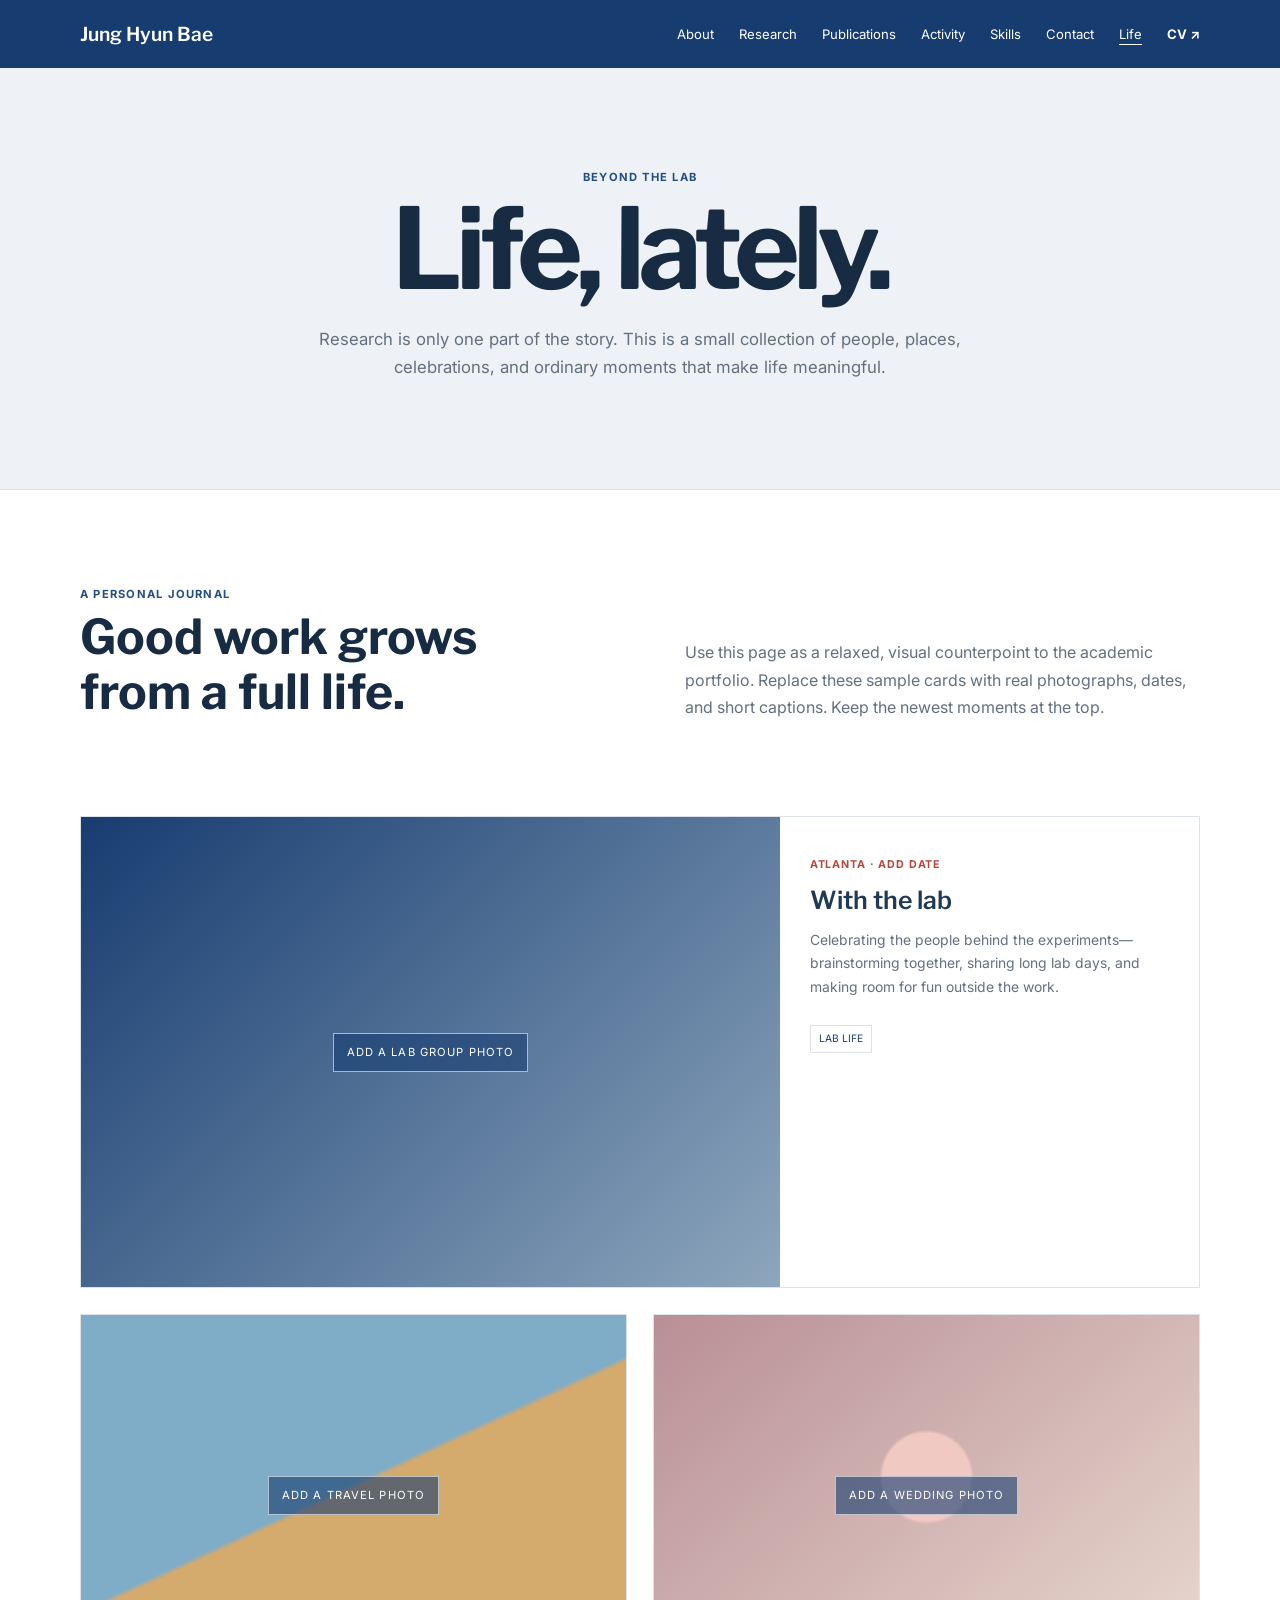
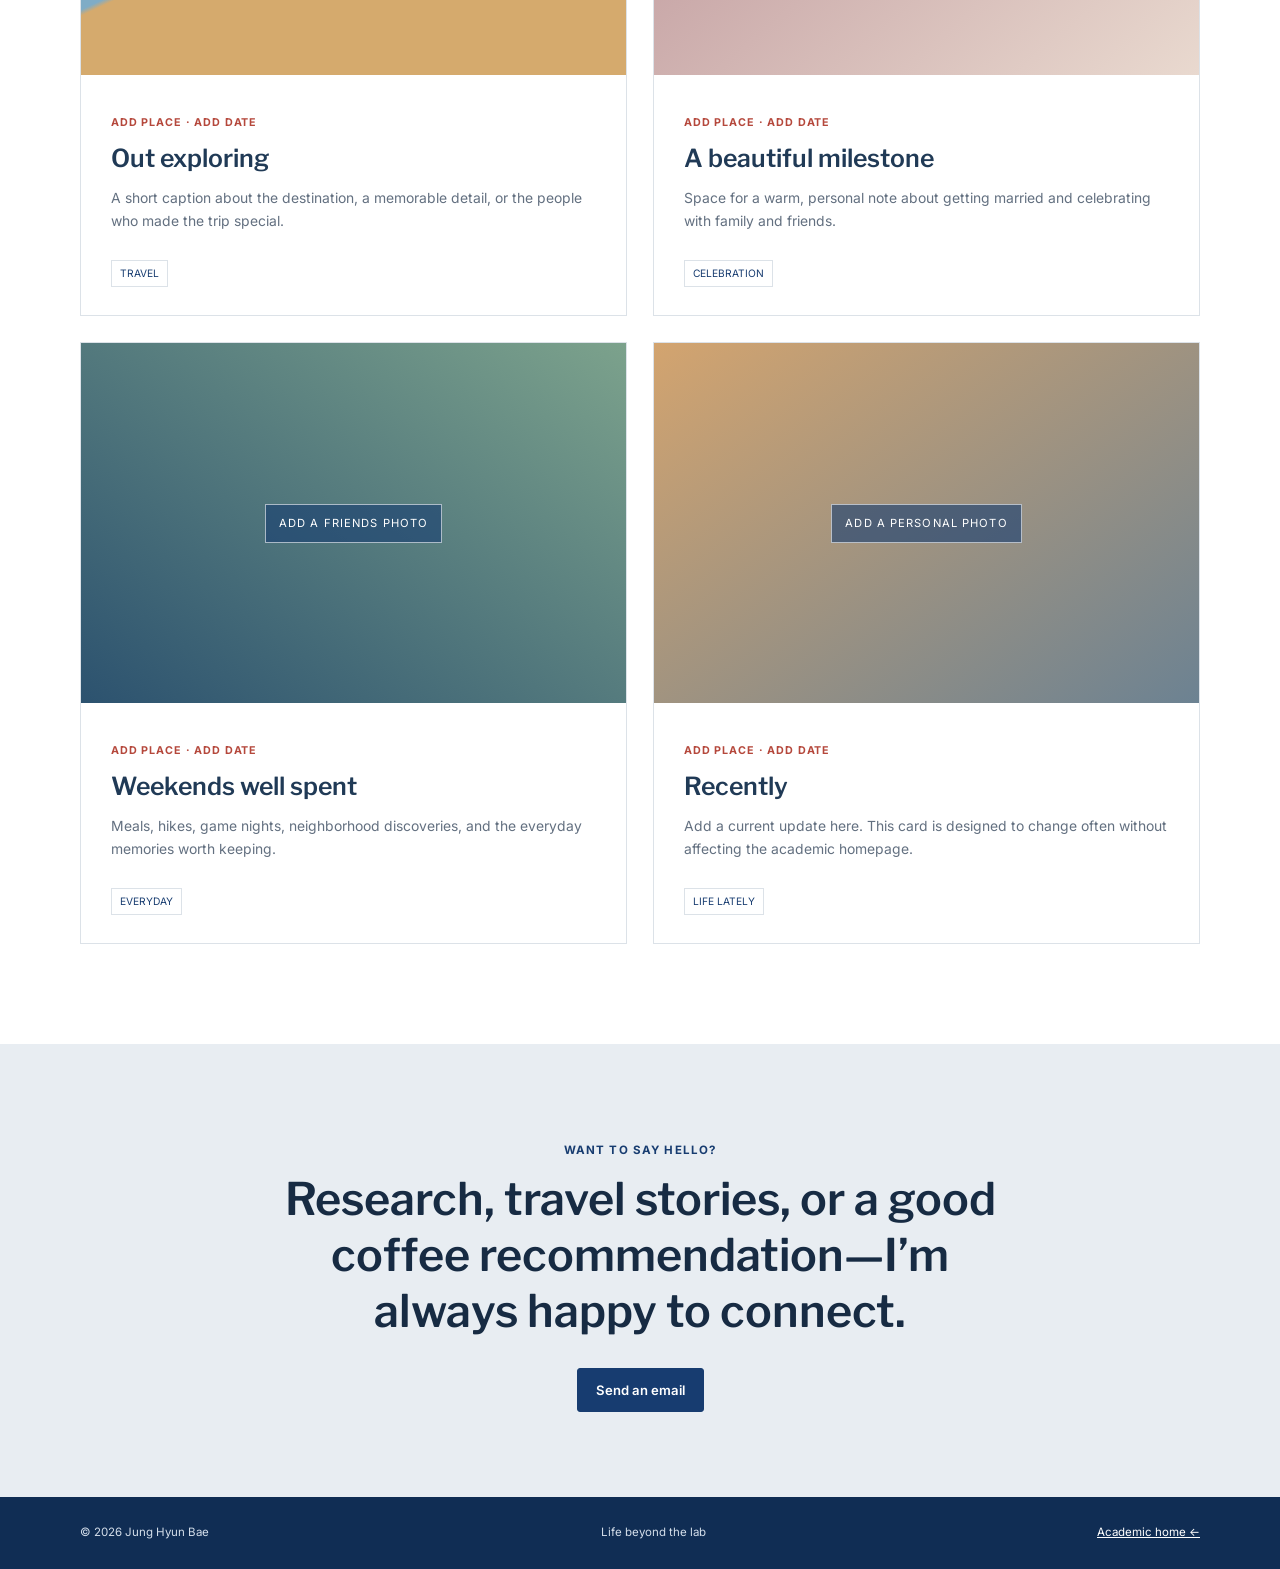
==== life.html @ 0c33a60f "Add personal life page and publication link" ====
<!doctype html>
<html lang="en">
<head>
  <meta charset="utf-8"><meta name="viewport" content="width=device-width, initial-scale=1">
  <meta name="description" content="Life beyond the lab — travel, friends, celebrations, and personal moments from Jung Hyun Bae."><meta name="theme-color" content="#173c70">
  <title>Life | Jung Hyun Bae</title>
  <link rel="preconnect" href="https://fonts.googleapis.com"><link rel="preconnect" href="https://fonts.gstatic.com" crossorigin>
  <link href="https://fonts.googleapis.com/css2?family=Inter:wght@400;500;600;700&family=Libre+Franklin:wght@600;700&display=swap" rel="stylesheet">
  <link rel="stylesheet" href="styles.css"><script src="script.js" defer></script>
</head>
<body>
  <a class="skip-link" href="#main">Skip to content</a>
  <header class="site-header" id="top"><nav class="shell nav" aria-label="Main navigation">
    <a class="brand" href="index.html">Jung Hyun Bae</a><button class="menu-button" type="button" aria-expanded="false" aria-controls="nav-links">Menu</button>
    <div class="nav-links" id="nav-links"><a href="index.html#about">About</a><a href="index.html#research">Research</a><a href="index.html#publications">Publications</a><a href="index.html#activity">Activity</a><a href="index.html#skills">Skills</a><a href="index.html#contact">Contact</a><a class="active-page" href="life.html" aria-current="page">Life</a><a class="nav-cv" href="assets/documents/jung-hyun-bae-cv.pdf">CV ↗</a></div>
  </nav></header>
  <main id="main" class="life-page">
    <section class="life-hero"><div class="shell life-hero-inner reveal"><p class="section-label">Beyond the lab</p><h1>Life, lately.</h1><p>Research is only one part of the story. This is a small collection of people, places, celebrations, and ordinary moments that make life meaningful.</p></div></section>
    <section class="section shell life-intro" aria-labelledby="life-intro-title"><div><p class="section-label">A personal journal</p><h2 id="life-intro-title">Good work grows from a full life.</h2></div><p>Use this page as a relaxed, visual counterpoint to the academic portfolio. Replace these sample cards with real photographs, dates, and short captions. Keep the newest moments at the top.</p></section>
    <section class="shell story-grid" aria-label="Personal moments">
      <article class="story story-wide reveal"><div class="story-photo lab-photo"><span>Add a lab group photo</span></div><div class="story-copy"><p class="story-date">Atlanta · Add date</p><h2>With the lab</h2><p>Celebrating the people behind the experiments—brainstorming together, sharing long lab days, and making room for fun outside the work.</p><span class="story-tag">Lab life</span></div></article>
      <article class="story reveal"><div class="story-photo travel-photo"><span>Add a travel photo</span></div><div class="story-copy"><p class="story-date">Add place · Add date</p><h2>Out exploring</h2><p>A short caption about the destination, a memorable detail, or the people who made the trip special.</p><span class="story-tag">Travel</span></div></article>
      <article class="story reveal"><div class="story-photo wedding-photo"><span>Add a wedding photo</span></div><div class="story-copy"><p class="story-date">Add place · Add date</p><h2>A beautiful milestone</h2><p>Space for a warm, personal note about getting married and celebrating with family and friends.</p><span class="story-tag">Celebration</span></div></article>
      <article class="story reveal"><div class="story-photo friends-photo"><span>Add a friends photo</span></div><div class="story-copy"><p class="story-date">Add place · Add date</p><h2>Weekends well spent</h2><p>Meals, hikes, game nights, neighborhood discoveries, and the everyday memories worth keeping.</p><span class="story-tag">Everyday</span></div></article>
      <article class="story reveal"><div class="story-photo home-photo"><span>Add a personal photo</span></div><div class="story-copy"><p class="story-date">Add place · Add date</p><h2>Recently</h2><p>Add a current update here. This card is designed to change often without affecting the academic homepage.</p><span class="story-tag">Life lately</span></div></article>
    </section>
    <section class="life-note"><div class="shell life-note-inner"><p>Want to say hello?</p><h2>Research, travel stories, or a good coffee recommendation—I’m always happy to connect.</h2><a class="button" href="mailto:jbae329@gatech.edu">Send an email</a></div></section>
  </main>
  <footer><div class="shell footer-inner"><p>© <span id="year">2026</span> Jung Hyun Bae</p><p>Life beyond the lab</p><a href="index.html">Academic home ←</a></div></footer>
</body>
</html>
---- styles.css ----
:root{--blue:#173c70;--blue-2:#214d86;--ink:#1c2733;--muted:#637080;--line:#dce2e8;--soft:#f4f6f8;--white:#fff;--accent:#b5483c;--max:1120px;--sans:"Inter",Arial,sans-serif;--display:"Libre Franklin",Arial,sans-serif}*{box-sizing:border-box}html{scroll-behavior:smooth}body{margin:0;color:var(--ink);background:#fff;font:400 16px/1.7 var(--sans)}a{color:inherit}.shell{width:min(var(--max),calc(100% - 48px));margin-inline:auto}.skip-link{position:fixed;z-index:100;top:8px;left:8px;padding:8px 12px;background:#fff;transform:translateY(-150%)}.skip-link:focus{transform:none}.site-header{background:var(--blue);color:#fff;position:sticky;top:0;z-index:50;box-shadow:0 1px 0 #ffffff20}.nav{height:68px;display:flex;align-items:center;justify-content:space-between}.brand{font:600 1.2rem var(--display);text-decoration:none}.nav-links{display:flex;align-items:center;gap:25px}.nav-links a{font-size:.82rem;text-decoration:none}.nav-links a:hover{text-decoration:underline;text-underline-offset:5px}.nav-cv{font-weight:700}.menu-button{display:none;border:1px solid #ffffff55;border-radius:4px;background:transparent;color:#fff;padding:7px 11px}.profile{padding:75px 0 70px;background:var(--soft);border-bottom:1px solid var(--line)}.profile-grid{display:grid;grid-template-columns:390px 1fr;gap:85px;align-items:center}.portrait-card{margin:0}.portrait-card img{display:block;width:100%;aspect-ratio:4/4.45;object-fit:cover;border-radius:5px;background:#dbe3ec}.portrait-card figcaption{text-align:center;color:#788593;font-size:.68rem;margin-top:8px}.kicker,.section-label,.meta,.venue,.activity-kind{margin:0;color:var(--blue-2);font-size:.7rem;font-weight:700;letter-spacing:.11em;text-transform:uppercase}.profile h1{font:700 clamp(2.9rem,5vw,4.6rem)/1.05 var(--display);letter-spacing:-.035em;margin:10px 0 8px;color:#172b43}.role{font-size:1.25rem;line-height:1.5;margin:0 0 24px;color:#263f5a}.role span{color:var(--muted)}.bio{color:#475563;max-width:680px}.profile-actions{display:flex;gap:10px;margin:26px 0}.button{display:inline-block;background:var(--blue);color:#fff;padding:10px 18px;border:1px solid var(--blue);border-radius:3px;text-decoration:none;font-size:.82rem;font-weight:600}.button-outline{background:transparent;color:var(--blue)}.social-row{display:flex;gap:14px;margin-top:25px}.social-row a{display:flex;align-items:center;gap:6px;text-decoration:none}.social-row a>span{width:34px;height:34px;border-radius:50%;display:grid;place-items:center;background:var(--blue);color:#fff;font-size:.72rem;font-weight:700}.social-row small{color:#4e5b68}.placeholder-link{opacity:.68}.quick-facts{border-bottom:1px solid var(--line)}.fact-grid{display:grid;grid-template-columns:repeat(4,1fr)}.fact-grid div{padding:25px 18px;border-left:1px solid var(--line)}.fact-grid div:last-child{border-right:1px solid var(--line)}.fact-grid strong,.fact-grid span{display:block}.fact-grid strong{font-size:.85rem;color:var(--blue)}.fact-grid span{font-size:.75rem;color:var(--muted)}.section{padding:95px 0}.section-heading{display:flex;justify-content:space-between;align-items:end;gap:40px;margin-bottom:42px}.section-heading h2,.sticky-intro h2,.contact h2{font:700 clamp(2rem,4vw,3rem)/1.15 var(--display);margin:5px 0 0;color:#172b43}.section-heading>p,.section-heading>a{max-width:450px;margin:0;color:var(--muted)}.research-list{border-top:1px solid var(--line)}.research-item{display:grid;grid-template-columns:330px 1fr;gap:42px;padding:38px 0;border-bottom:1px solid var(--line)}.project-image{height:220px;display:grid;place-items:center;border-radius:3px;color:#fff;text-align:center;font-size:.72rem;letter-spacing:.08em;text-transform:uppercase;background:#254f79}.project-image span{padding:9px 13px;border:1px solid #ffffff88;background:#173c7099}.project-qst{background:radial-gradient(circle at 65% 45%,#d98d74 0 8%,transparent 9%),repeating-radial-gradient(circle at 65% 45%,transparent 0 23px,#f0c2aa66 24px 25px),#254f79}.project-mobile{background:linear-gradient(135deg,#6f98b9 0 48%,#173c70 49%)}.project-sensor{background:repeating-linear-gradient(0deg,#173c70 0 24px,#2b5785 25px 26px)}.project-hand{background:linear-gradient(145deg,#263b50,#8fa5b7)}.research-copy h3{font:600 1.45rem/1.35 var(--display);margin:5px 0 12px;color:#1d3550}.research-copy>p:not(.meta){color:var(--muted);font-size:.9rem}.tags{display:flex;gap:7px;flex-wrap:wrap;margin-top:18px}.tags span{font-size:.68rem;border:1px solid #cbd4de;border-radius:2px;padding:4px 8px;color:#4d5e70}.soft-bg{background:var(--soft);border-block:1px solid var(--line)}.text-link{font-size:.8rem;font-weight:600;color:var(--blue)!important}.publication{display:grid;grid-template-columns:75px 1fr 85px;gap:25px;padding:27px 0;border-top:1px solid var(--line)}.publication:last-child{border-bottom:1px solid var(--line)}.publication h3{font:600 1.15rem/1.4 var(--display);color:#203a56;margin:5px 0}.publication p:last-child{font-size:.78rem;color:var(--muted);margin:0}.year{color:var(--accent);font-size:.77rem;font-weight:700}.type{text-align:right;font-size:.66rem;color:var(--muted);text-transform:uppercase}.two-column{display:grid;grid-template-columns:330px 1fr;gap:90px}.sticky-intro{position:sticky;top:105px;align-self:start}.sticky-intro>p:last-child{color:var(--muted)}.activity{display:grid;grid-template-columns:95px 1fr;gap:25px;border-top:1px solid var(--line);padding:27px 0}.activity:last-child{border-bottom:1px solid var(--line)}.activity time{color:var(--accent);font-size:.75rem;font-weight:700}.activity h3{font:600 1.1rem var(--display);margin:5px 0}.activity div>p:last-child{font-size:.82rem;color:var(--muted);margin:0}.blue-section{background:var(--blue);color:#fff}.section-heading.light h2,.section-heading.light p{color:#fff}.section-heading.light .section-label{color:#abc4df}.skills-grid{display:grid;grid-template-columns:repeat(4,1fr);border-top:1px solid #ffffff3b}.skills-grid article{padding:30px 25px;border-right:1px solid #ffffff3b}.skills-grid article:first-child{border-left:1px solid #ffffff3b}.skills-grid span{font-size:.68rem;color:#a9c6e4}.skills-grid h3{font:600 1.05rem var(--display)}.skills-grid p{font-size:.78rem;color:#d0dbe8}.contact-grid{display:grid;grid-template-columns:1fr 1.2fr;gap:90px}.contact-grid>div:first-child>p:last-child{color:var(--muted)}.contact-links{border-top:1px solid var(--line)}.contact-links a{display:grid;grid-template-columns:110px 1fr auto;gap:16px;align-items:center;padding:18px 4px;border-bottom:1px solid var(--line);text-decoration:none}.contact-links a:hover strong{color:var(--blue)}.contact-links span{font-size:.7rem;text-transform:uppercase;color:var(--muted)}.contact-links strong{font-size:.83rem}.contact-links b{color:var(--blue)}footer{background:#102d54;color:#d4deea;padding:26px 0;font-size:.72rem}.footer-inner{display:flex;justify-content:space-between;gap:20px}.footer-inner p{margin:0}.footer-inner a{color:#fff}.reveal{opacity:0;transform:translateY(15px);transition:.55s ease}.reveal.visible{opacity:1;transform:none}
@media(max-width:850px){.profile-grid{grid-template-columns:300px 1fr;gap:45px}.research-item{grid-template-columns:260px 1fr}.two-column,.contact-grid{grid-template-columns:1fr;gap:45px}.sticky-intro{position:static}.skills-grid{grid-template-columns:1fr 1fr}.skills-grid article:nth-child(3){border-left:1px solid #ffffff3b;border-top:1px solid #ffffff3b}.skills-grid article:nth-child(4){border-top:1px solid #ffffff3b}}
@media(max-width:680px){.shell{width:min(var(--max),calc(100% - 30px))}.nav{height:60px}.menu-button{display:block}.nav-links{display:none;position:absolute;top:60px;left:0;right:0;background:var(--blue);padding:18px 20px;flex-direction:column;align-items:flex-start}.nav-links.open{display:flex}.profile{padding-top:42px}.profile-grid{grid-template-columns:1fr;gap:30px}.portrait-card{max-width:330px;margin:auto}.profile-copy{text-align:center}.profile h1{font-size:2.7rem}.bio{text-align:left}.profile-actions,.social-row{justify-content:center;flex-wrap:wrap}.social-row small{display:none}.fact-grid{grid-template-columns:1fr 1fr}.fact-grid div:nth-child(2){border-right:1px solid var(--line)}.fact-grid div:nth-child(n+3){border-top:1px solid var(--line)}.section{padding:70px 0}.section-heading{align-items:start;flex-direction:column;gap:15px}.research-item{grid-template-columns:1fr;gap:22px}.project-image{height:200px}.publication{grid-template-columns:50px 1fr}.type{display:none}.activity{grid-template-columns:65px 1fr}.skills-grid{grid-template-columns:1fr}.skills-grid article{border-left:1px solid #ffffff3b;border-top:1px solid #ffffff3b}.contact-links a{grid-template-columns:80px 1fr auto}.footer-inner{flex-direction:column}.footer-inner p:nth-child(2){display:none}}
@media(prefers-reduced-motion:reduce){html{scroll-behavior:auto}.reveal{opacity:1;transform:none;transition:none}}
@media print{.site-header,.profile-actions,.social-row,.quick-facts,footer{display:none}.profile,.soft-bg{background:#fff}.section{padding:40px 0}.reveal{opacity:1;transform:none}.project-image{display:none}.research-item{grid-template-columns:1fr}.blue-section{background:#fff;color:#111}.section-heading.light h2,.section-heading.light p,.skills-grid p{color:#111}}

/* Personal life page */
.nav-links .active-page{text-decoration:underline;text-underline-offset:5px}.publication h3 a{text-decoration:none}.publication h3 a:hover{color:var(--blue);text-decoration:underline;text-underline-offset:4px}.life-hero{padding:100px 0 90px;background:#eef2f6;border-bottom:1px solid var(--line)}.life-hero-inner{max-width:800px;text-align:center}.life-hero h1{font:700 clamp(3.6rem,9vw,7rem)/.98 var(--display);letter-spacing:-.055em;color:#172b43;margin:8px 0 20px}.life-hero-inner>p:last-child{max-width:680px;margin-inline:auto;color:var(--muted);font-size:1.05rem}.life-intro{display:grid;grid-template-columns:1fr 1fr;gap:90px;align-items:end}.life-intro h2{font:700 clamp(2rem,4vw,3rem)/1.16 var(--display);color:#172b43;margin:6px 0 0}.life-intro>p{color:var(--muted);margin:0}.story-grid{display:grid;grid-template-columns:1fr 1fr;gap:26px;padding-bottom:100px}.story{border:1px solid var(--line);background:#fff}.story-wide{grid-column:1/-1;display:grid;grid-template-columns:1.25fr .75fr}.story-photo{min-height:360px;display:grid;place-items:center;color:#fff;text-transform:uppercase;letter-spacing:.1em;font-size:.7rem;background:#355f88}.story-photo span{padding:9px 13px;border:1px solid #ffffff99;background:#173c7099}.story-wide .story-photo{min-height:470px}.lab-photo{background:linear-gradient(135deg,#173c70,#8da6bd)}.travel-photo{background:linear-gradient(155deg,#7facc6 0 48%,#d5aa6d 49%)}.wedding-photo{background:radial-gradient(circle at 50% 45%,#f0c9c3 0 13%,transparent 14%),linear-gradient(140deg,#b98f95,#e9d9cf)}.friends-photo{background:linear-gradient(35deg,#2c526f,#7ca28c)}.home-photo{background:linear-gradient(145deg,#d3a46f,#6c8292)}.story-copy{padding:28px 30px}.story-copy h2{font:600 1.55rem var(--display);color:#203a56;margin:5px 0 10px}.story-copy>p:not(.story-date){font-size:.87rem;color:var(--muted)}.story-date{font-size:.67rem;text-transform:uppercase;letter-spacing:.08em;color:var(--accent);font-weight:700}.story-tag{display:inline-block;margin-top:12px;padding:4px 8px;border:1px solid var(--line);font-size:.64rem;text-transform:uppercase;color:var(--blue)}.life-note{padding:85px 0;background:#e8edf2;text-align:center}.life-note-inner{max-width:760px}.life-note p{color:var(--blue);font-size:.72rem;font-weight:700;text-transform:uppercase;letter-spacing:.1em}.life-note h2{font:600 clamp(1.8rem,4vw,2.8rem)/1.25 var(--display);color:#172b43;margin:8px 0 28px}
@media(max-width:850px){.life-intro{grid-template-columns:1fr;gap:24px}.story-wide{grid-template-columns:1fr}.story-wide .story-photo{min-height:360px}}
@media(max-width:680px){.life-hero{padding:70px 0 65px}.life-hero h1{font-size:3.7rem}.story-grid{grid-template-columns:1fr;padding-bottom:70px}.story-wide{grid-column:auto}.story-photo,.story-wide .story-photo{min-height:290px}.story-copy{padding:23px}.life-note{padding:65px 0}}
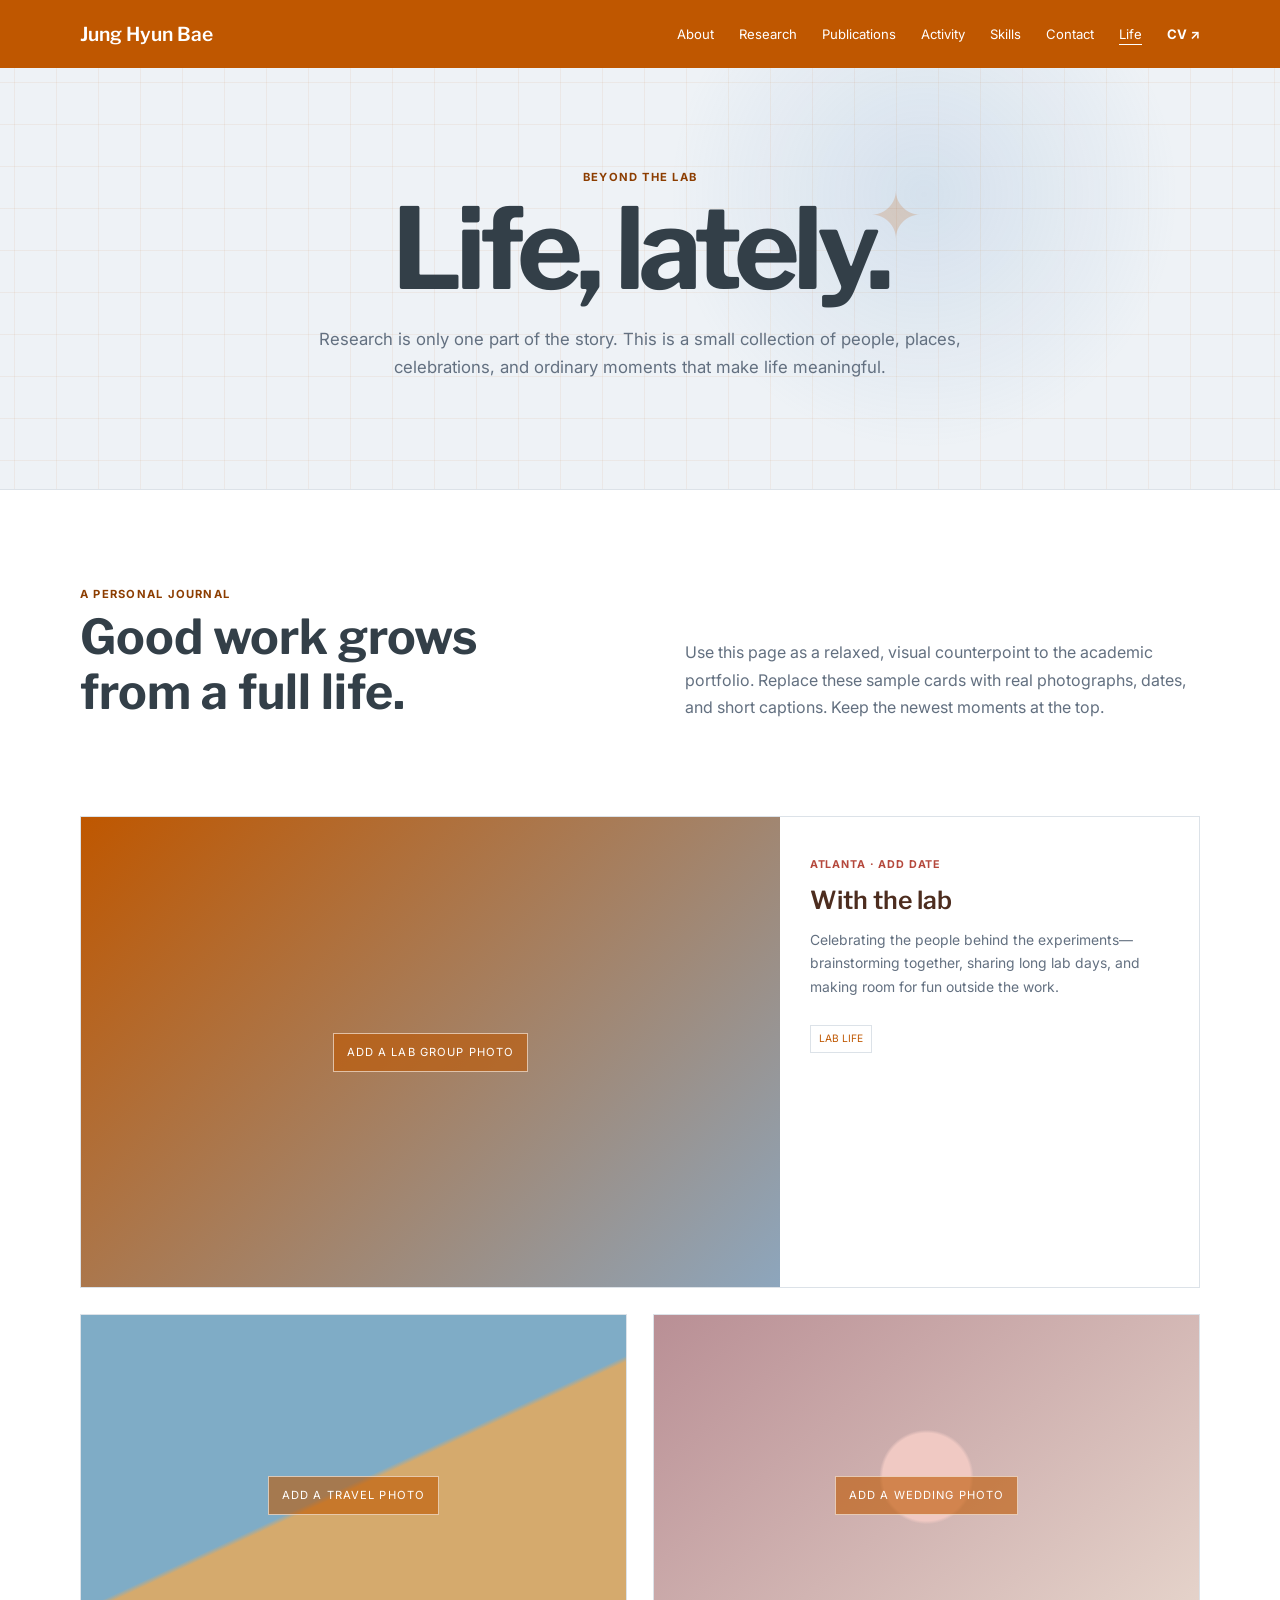
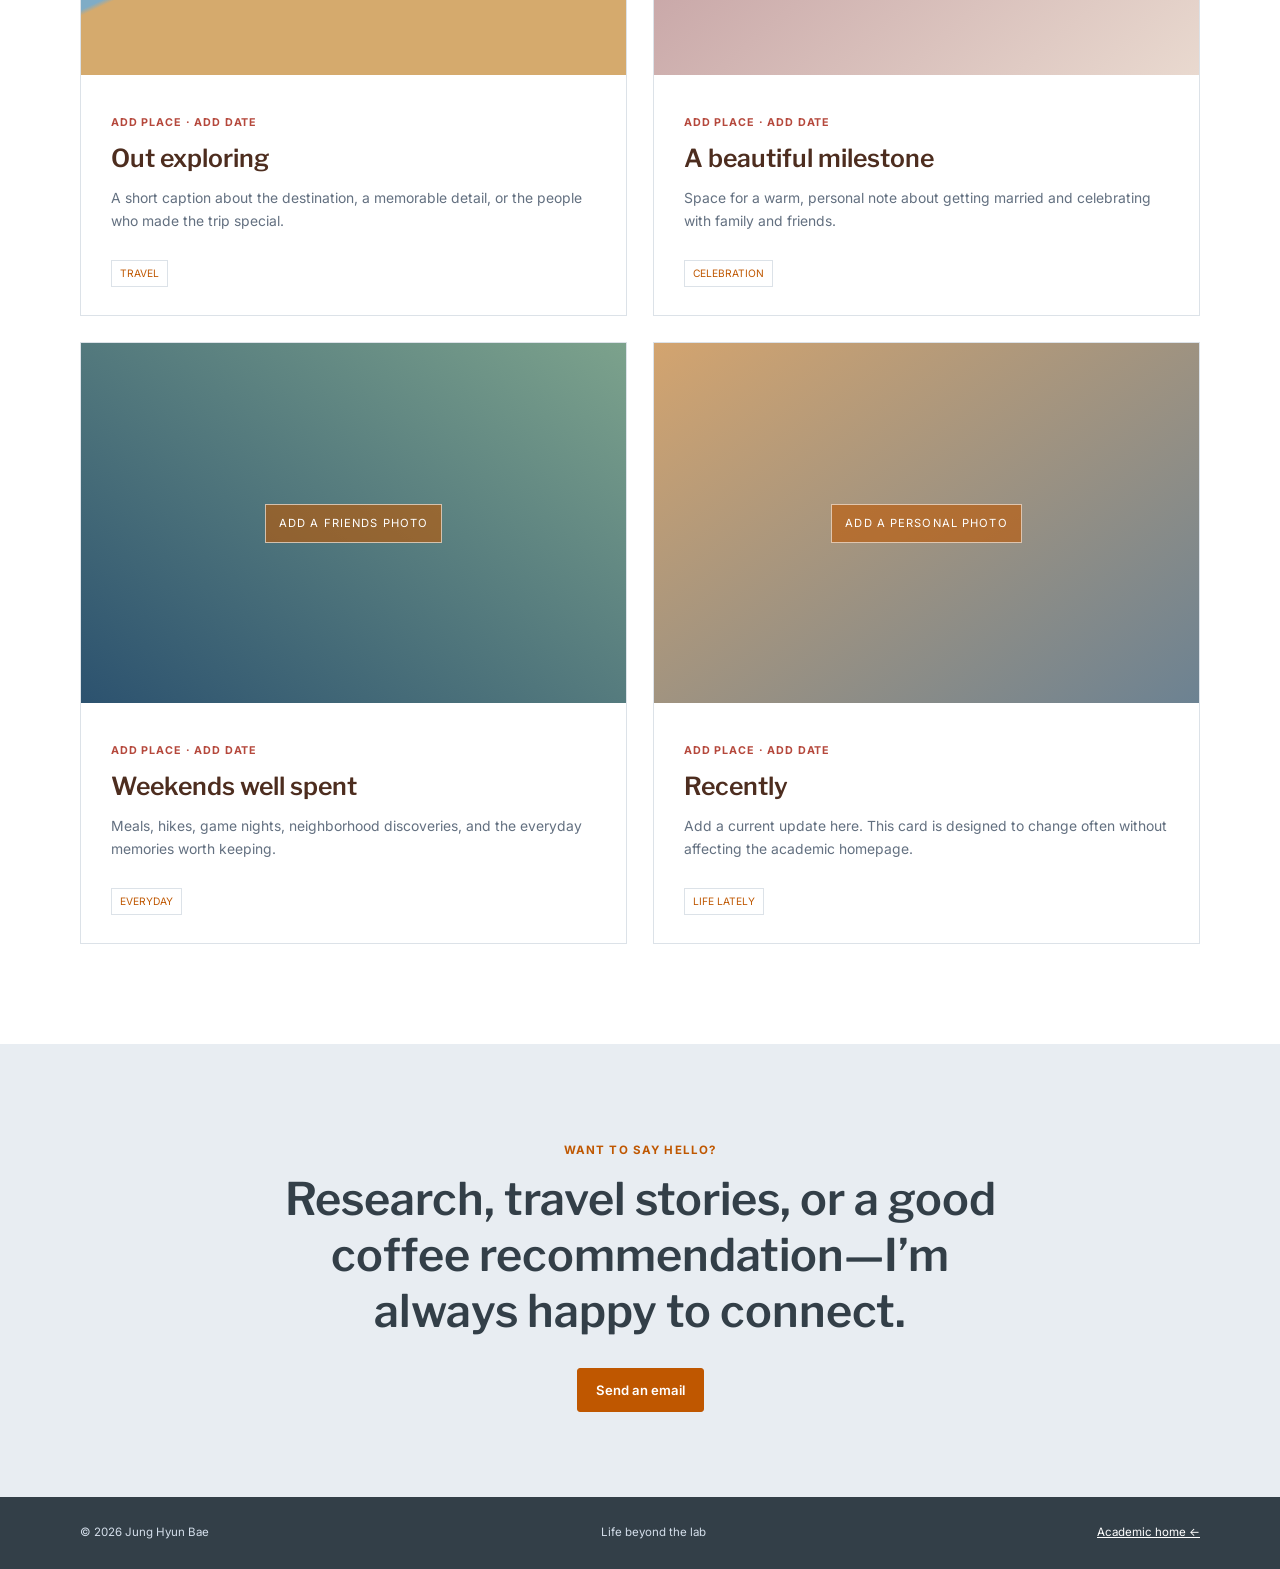
==== commit eb2065d8: "Restore normal cursor styles" ====
--- a/life.html
+++ b/life.html
@@ -2,11 +2,11 @@
 <html lang="en">
 <head>
   <meta charset="utf-8"><meta name="viewport" content="width=device-width, initial-scale=1">
-  <meta name="description" content="Life beyond the lab — travel, friends, celebrations, and personal moments from Jung Hyun Bae."><meta name="theme-color" content="#173c70">
+  <meta name="description" content="Life beyond the lab — travel, friends, celebrations, and personal moments from Jung Hyun Bae."><meta name="theme-color" content="#bf5700">
   <title>Life | Jung Hyun Bae</title>
   <link rel="preconnect" href="https://fonts.googleapis.com"><link rel="preconnect" href="https://fonts.gstatic.com" crossorigin>
   <link href="https://fonts.googleapis.com/css2?family=Inter:wght@400;500;600;700&family=Libre+Franklin:wght@600;700&display=swap" rel="stylesheet">
-  <link rel="stylesheet" href="styles.css"><script src="script.js" defer></script>
+  <link rel="stylesheet" href="styles.css?v=4"><script src="script.js?v=8" defer></script>
 </head>
 <body>
   <a class="skip-link" href="#main">Skip to content</a>
--- a/styles.css
+++ b/styles.css
@@ -1,10 +1,20 @@
-:root{--blue:#173c70;--blue-2:#214d86;--ink:#1c2733;--muted:#637080;--line:#dce2e8;--soft:#f4f6f8;--white:#fff;--accent:#b5483c;--max:1120px;--sans:"Inter",Arial,sans-serif;--display:"Libre Franklin",Arial,sans-serif}*{box-sizing:border-box}html{scroll-behavior:smooth}body{margin:0;color:var(--ink);background:#fff;font:400 16px/1.7 var(--sans)}a{color:inherit}.shell{width:min(var(--max),calc(100% - 48px));margin-inline:auto}.skip-link{position:fixed;z-index:100;top:8px;left:8px;padding:8px 12px;background:#fff;transform:translateY(-150%)}.skip-link:focus{transform:none}.site-header{background:var(--blue);color:#fff;position:sticky;top:0;z-index:50;box-shadow:0 1px 0 #ffffff20}.nav{height:68px;display:flex;align-items:center;justify-content:space-between}.brand{font:600 1.2rem var(--display);text-decoration:none}.nav-links{display:flex;align-items:center;gap:25px}.nav-links a{font-size:.82rem;text-decoration:none}.nav-links a:hover{text-decoration:underline;text-underline-offset:5px}.nav-cv{font-weight:700}.menu-button{display:none;border:1px solid #ffffff55;border-radius:4px;background:transparent;color:#fff;padding:7px 11px}.profile{padding:75px 0 70px;background:var(--soft);border-bottom:1px solid var(--line)}.profile-grid{display:grid;grid-template-columns:390px 1fr;gap:85px;align-items:center}.portrait-card{margin:0}.portrait-card img{display:block;width:100%;aspect-ratio:4/4.45;object-fit:cover;border-radius:5px;background:#dbe3ec}.portrait-card figcaption{text-align:center;color:#788593;font-size:.68rem;margin-top:8px}.kicker,.section-label,.meta,.venue,.activity-kind{margin:0;color:var(--blue-2);font-size:.7rem;font-weight:700;letter-spacing:.11em;text-transform:uppercase}.profile h1{font:700 clamp(2.9rem,5vw,4.6rem)/1.05 var(--display);letter-spacing:-.035em;margin:10px 0 8px;color:#172b43}.role{font-size:1.25rem;line-height:1.5;margin:0 0 24px;color:#263f5a}.role span{color:var(--muted)}.bio{color:#475563;max-width:680px}.profile-actions{display:flex;gap:10px;margin:26px 0}.button{display:inline-block;background:var(--blue);color:#fff;padding:10px 18px;border:1px solid var(--blue);border-radius:3px;text-decoration:none;font-size:.82rem;font-weight:600}.button-outline{background:transparent;color:var(--blue)}.social-row{display:flex;gap:14px;margin-top:25px}.social-row a{display:flex;align-items:center;gap:6px;text-decoration:none}.social-row a>span{width:34px;height:34px;border-radius:50%;display:grid;place-items:center;background:var(--blue);color:#fff;font-size:.72rem;font-weight:700}.social-row small{color:#4e5b68}.placeholder-link{opacity:.68}.quick-facts{border-bottom:1px solid var(--line)}.fact-grid{display:grid;grid-template-columns:repeat(4,1fr)}.fact-grid div{padding:25px 18px;border-left:1px solid var(--line)}.fact-grid div:last-child{border-right:1px solid var(--line)}.fact-grid strong,.fact-grid span{display:block}.fact-grid strong{font-size:.85rem;color:var(--blue)}.fact-grid span{font-size:.75rem;color:var(--muted)}.section{padding:95px 0}.section-heading{display:flex;justify-content:space-between;align-items:end;gap:40px;margin-bottom:42px}.section-heading h2,.sticky-intro h2,.contact h2{font:700 clamp(2rem,4vw,3rem)/1.15 var(--display);margin:5px 0 0;color:#172b43}.section-heading>p,.section-heading>a{max-width:450px;margin:0;color:var(--muted)}.research-list{border-top:1px solid var(--line)}.research-item{display:grid;grid-template-columns:330px 1fr;gap:42px;padding:38px 0;border-bottom:1px solid var(--line)}.project-image{height:220px;display:grid;place-items:center;border-radius:3px;color:#fff;text-align:center;font-size:.72rem;letter-spacing:.08em;text-transform:uppercase;background:#254f79}.project-image span{padding:9px 13px;border:1px solid #ffffff88;background:#173c7099}.project-qst{background:radial-gradient(circle at 65% 45%,#d98d74 0 8%,transparent 9%),repeating-radial-gradient(circle at 65% 45%,transparent 0 23px,#f0c2aa66 24px 25px),#254f79}.project-mobile{background:linear-gradient(135deg,#6f98b9 0 48%,#173c70 49%)}.project-sensor{background:repeating-linear-gradient(0deg,#173c70 0 24px,#2b5785 25px 26px)}.project-hand{background:linear-gradient(145deg,#263b50,#8fa5b7)}.research-copy h3{font:600 1.45rem/1.35 var(--display);margin:5px 0 12px;color:#1d3550}.research-copy>p:not(.meta){color:var(--muted);font-size:.9rem}.tags{display:flex;gap:7px;flex-wrap:wrap;margin-top:18px}.tags span{font-size:.68rem;border:1px solid #cbd4de;border-radius:2px;padding:4px 8px;color:#4d5e70}.soft-bg{background:var(--soft);border-block:1px solid var(--line)}.text-link{font-size:.8rem;font-weight:600;color:var(--blue)!important}.publication{display:grid;grid-template-columns:75px 1fr 85px;gap:25px;padding:27px 0;border-top:1px solid var(--line)}.publication:last-child{border-bottom:1px solid var(--line)}.publication h3{font:600 1.15rem/1.4 var(--display);color:#203a56;margin:5px 0}.publication p:last-child{font-size:.78rem;color:var(--muted);margin:0}.year{color:var(--accent);font-size:.77rem;font-weight:700}.type{text-align:right;font-size:.66rem;color:var(--muted);text-transform:uppercase}.two-column{display:grid;grid-template-columns:330px 1fr;gap:90px}.sticky-intro{position:sticky;top:105px;align-self:start}.sticky-intro>p:last-child{color:var(--muted)}.activity{display:grid;grid-template-columns:95px 1fr;gap:25px;border-top:1px solid var(--line);padding:27px 0}.activity:last-child{border-bottom:1px solid var(--line)}.activity time{color:var(--accent);font-size:.75rem;font-weight:700}.activity h3{font:600 1.1rem var(--display);margin:5px 0}.activity div>p:last-child{font-size:.82rem;color:var(--muted);margin:0}.blue-section{background:var(--blue);color:#fff}.section-heading.light h2,.section-heading.light p{color:#fff}.section-heading.light .section-label{color:#abc4df}.skills-grid{display:grid;grid-template-columns:repeat(4,1fr);border-top:1px solid #ffffff3b}.skills-grid article{padding:30px 25px;border-right:1px solid #ffffff3b}.skills-grid article:first-child{border-left:1px solid #ffffff3b}.skills-grid span{font-size:.68rem;color:#a9c6e4}.skills-grid h3{font:600 1.05rem var(--display)}.skills-grid p{font-size:.78rem;color:#d0dbe8}.contact-grid{display:grid;grid-template-columns:1fr 1.2fr;gap:90px}.contact-grid>div:first-child>p:last-child{color:var(--muted)}.contact-links{border-top:1px solid var(--line)}.contact-links a{display:grid;grid-template-columns:110px 1fr auto;gap:16px;align-items:center;padding:18px 4px;border-bottom:1px solid var(--line);text-decoration:none}.contact-links a:hover strong{color:var(--blue)}.contact-links span{font-size:.7rem;text-transform:uppercase;color:var(--muted)}.contact-links strong{font-size:.83rem}.contact-links b{color:var(--blue)}footer{background:#102d54;color:#d4deea;padding:26px 0;font-size:.72rem}.footer-inner{display:flex;justify-content:space-between;gap:20px}.footer-inner p{margin:0}.footer-inner a{color:#fff}.reveal{opacity:0;transform:translateY(15px);transition:.55s ease}.reveal.visible{opacity:1;transform:none}
+:root{--primary:#bf5700;--primary-dark:#8c3d00;--charcoal:#333f48;--warm-gray:#d6d2c4;--blue:var(--primary);--blue-2:var(--primary-dark);--ink:#1c2733;--muted:#637080;--line:#dce2e8;--soft:#f4f6f8;--white:#fff;--accent:#b5483c;--max:1120px;--sans:"Inter",Arial,sans-serif;--display:"Libre Franklin",Arial,sans-serif}*{box-sizing:border-box}html{scroll-behavior:smooth}body{margin:0;color:var(--ink);background:#fff;font:400 16px/1.7 var(--sans)}a{color:inherit}.shell{width:min(var(--max),calc(100% - 48px));margin-inline:auto}.skip-link{position:fixed;z-index:100;top:8px;left:8px;padding:8px 12px;background:#fff;transform:translateY(-150%)}.skip-link:focus{transform:none}.site-header{background:var(--blue);color:#fff;position:sticky;top:0;z-index:50;box-shadow:0 1px 0 #ffffff20}.nav{height:68px;display:flex;align-items:center;justify-content:space-between}.brand{font:600 1.2rem var(--display);text-decoration:none}.nav-links{display:flex;align-items:center;gap:25px}.nav-links a{font-size:.82rem;text-decoration:none}.nav-links a:hover{text-decoration:underline;text-underline-offset:5px}.nav-cv{font-weight:700}.menu-button{display:none;border:1px solid #ffffff55;border-radius:4px;background:transparent;color:#fff;padding:7px 11px}.profile{padding:75px 0 70px;background:var(--soft);border-bottom:1px solid var(--line)}.profile-grid{display:grid;grid-template-columns:390px 1fr;gap:85px;align-items:center}.portrait-card{margin:0}.portrait-card img{display:block;width:100%;aspect-ratio:4/4.45;object-fit:cover;border-radius:5px;background:#dbe3ec}.portrait-card figcaption{text-align:center;color:#788593;font-size:.68rem;margin-top:8px}.kicker,.section-label,.meta,.venue,.activity-kind{margin:0;color:var(--blue-2);font-size:.7rem;font-weight:700;letter-spacing:.11em;text-transform:uppercase}.profile h1{font:700 clamp(2.9rem,5vw,4.6rem)/1.05 var(--display);letter-spacing:-.035em;margin:10px 0 8px;color:#333f48}.role{font-size:1.25rem;line-height:1.5;margin:0 0 24px;color:#263f5a}.role span{color:var(--muted)}.bio{color:#475563;max-width:680px}.profile-actions{display:flex;gap:10px;margin:26px 0}.button{display:inline-block;background:var(--blue);color:#fff;padding:10px 18px;border:1px solid var(--blue);border-radius:3px;text-decoration:none;font-size:.82rem;font-weight:600}.button-outline{background:transparent;color:var(--blue)}.social-row{display:flex;gap:14px;margin-top:25px}.social-row a{display:flex;align-items:center;gap:6px;text-decoration:none}.social-row a>span{width:34px;height:34px;border-radius:50%;display:grid;place-items:center;background:var(--blue);color:#fff;font-size:.72rem;font-weight:700}.social-row small{color:#4e5b68}.placeholder-link{opacity:.68}.quick-facts{border-bottom:1px solid var(--line)}.fact-grid{display:grid;grid-template-columns:repeat(4,1fr)}.fact-grid div{padding:25px 18px;border-left:1px solid var(--line)}.fact-grid div:last-child{border-right:1px solid var(--line)}.fact-grid strong,.fact-grid span{display:block}.fact-grid strong{font-size:.85rem;color:var(--blue)}.fact-grid span{font-size:.75rem;color:var(--muted)}.section{padding:95px 0}.section-heading{display:flex;justify-content:space-between;align-items:end;gap:40px;margin-bottom:42px}.section-heading h2,.sticky-intro h2,.contact h2{font:700 clamp(2rem,4vw,3rem)/1.15 var(--display);margin:5px 0 0;color:#333f48}.section-heading>p,.section-heading>a{max-width:450px;margin:0;color:var(--muted)}.research-list{border-top:1px solid var(--line)}.research-item{display:grid;grid-template-columns:330px 1fr;gap:42px;padding:38px 0;border-bottom:1px solid var(--line)}.project-image{height:220px;display:grid;place-items:center;border-radius:3px;color:#fff;text-align:center;font-size:.72rem;letter-spacing:.08em;text-transform:uppercase;background:#7b3f18}.project-image span{padding:9px 13px;border:1px solid #ffffff88;background:#bf570099}.project-qst{background:radial-gradient(circle at 65% 45%,#d98d74 0 8%,transparent 9%),repeating-radial-gradient(circle at 65% 45%,transparent 0 23px,#f0c2aa66 24px 25px),#7b3f18}.project-mobile{background:linear-gradient(135deg,#6f98b9 0 48%,#bf5700 49%)}.project-sensor{background:repeating-linear-gradient(0deg,#bf5700 0 24px,#2b5785 25px 26px)}.project-hand{background:linear-gradient(145deg,#263b50,#8fa5b7)}.research-copy h3{font:600 1.45rem/1.35 var(--display);margin:5px 0 12px;color:#4d2d1f}.research-copy>p:not(.meta){color:var(--muted);font-size:.9rem}.tags{display:flex;gap:7px;flex-wrap:wrap;margin-top:18px}.tags span{font-size:.68rem;border:1px solid #cbd4de;border-radius:2px;padding:4px 8px;color:#4d5e70}.soft-bg{background:var(--soft);border-block:1px solid var(--line)}.text-link{font-size:.8rem;font-weight:600;color:var(--blue)!important}.publication{display:grid;grid-template-columns:75px 1fr 85px;gap:25px;padding:27px 0;border-top:1px solid var(--line)}.publication:last-child{border-bottom:1px solid var(--line)}.publication h3{font:600 1.15rem/1.4 var(--display);color:#4d2d1f;margin:5px 0}.publication p:last-child{font-size:.78rem;color:var(--muted);margin:0}.year{color:var(--accent);font-size:.77rem;font-weight:700}.type{text-align:right;font-size:.66rem;color:var(--muted);text-transform:uppercase}.two-column{display:grid;grid-template-columns:330px 1fr;gap:90px}.sticky-intro{position:sticky;top:105px;align-self:start}.sticky-intro>p:last-child{color:var(--muted)}.activity{display:grid;grid-template-columns:95px 1fr;gap:25px;border-top:1px solid var(--line);padding:27px 0}.activity:last-child{border-bottom:1px solid var(--line)}.activity time{color:var(--accent);font-size:.75rem;font-weight:700}.activity h3{font:600 1.1rem var(--display);margin:5px 0}.activity div>p:last-child{font-size:.82rem;color:var(--muted);margin:0}.blue-section{background:var(--blue);color:#fff}.section-heading.light h2,.section-heading.light p{color:#fff}.section-heading.light .section-label{color:#abc4df}.skills-grid{display:grid;grid-template-columns:repeat(4,1fr);border-top:1px solid #ffffff3b}.skills-grid article{padding:30px 25px;border-right:1px solid #ffffff3b}.skills-grid article:first-child{border-left:1px solid #ffffff3b}.skills-grid span{font-size:.68rem;color:#a9c6e4}.skills-grid h3{font:600 1.05rem var(--display)}.skills-grid p{font-size:.78rem;color:#d0dbe8}.contact-grid{display:grid;grid-template-columns:1fr 1.2fr;gap:90px}.contact-grid>div:first-child>p:last-child{color:var(--muted)}.contact-links{border-top:1px solid var(--line)}.contact-links a{display:grid;grid-template-columns:110px 1fr auto;gap:16px;align-items:center;padding:18px 4px;border-bottom:1px solid var(--line);text-decoration:none}.contact-links a:hover strong{color:var(--blue)}.contact-links span{font-size:.7rem;text-transform:uppercase;color:var(--muted)}.contact-links strong{font-size:.83rem}.contact-links b{color:var(--blue)}footer{background:#333f48;color:#d4deea;padding:26px 0;font-size:.72rem}.footer-inner{display:flex;justify-content:space-between;gap:20px}.footer-inner p{margin:0}.footer-inner a{color:#fff}.reveal{opacity:0;transform:translateY(15px);transition:.55s ease}.reveal.visible{opacity:1;transform:none}
 @media(max-width:850px){.profile-grid{grid-template-columns:300px 1fr;gap:45px}.research-item{grid-template-columns:260px 1fr}.two-column,.contact-grid{grid-template-columns:1fr;gap:45px}.sticky-intro{position:static}.skills-grid{grid-template-columns:1fr 1fr}.skills-grid article:nth-child(3){border-left:1px solid #ffffff3b;border-top:1px solid #ffffff3b}.skills-grid article:nth-child(4){border-top:1px solid #ffffff3b}}
 @media(max-width:680px){.shell{width:min(var(--max),calc(100% - 30px))}.nav{height:60px}.menu-button{display:block}.nav-links{display:none;position:absolute;top:60px;left:0;right:0;background:var(--blue);padding:18px 20px;flex-direction:column;align-items:flex-start}.nav-links.open{display:flex}.profile{padding-top:42px}.profile-grid{grid-template-columns:1fr;gap:30px}.portrait-card{max-width:330px;margin:auto}.profile-copy{text-align:center}.profile h1{font-size:2.7rem}.bio{text-align:left}.profile-actions,.social-row{justify-content:center;flex-wrap:wrap}.social-row small{display:none}.fact-grid{grid-template-columns:1fr 1fr}.fact-grid div:nth-child(2){border-right:1px solid var(--line)}.fact-grid div:nth-child(n+3){border-top:1px solid var(--line)}.section{padding:70px 0}.section-heading{align-items:start;flex-direction:column;gap:15px}.research-item{grid-template-columns:1fr;gap:22px}.project-image{height:200px}.publication{grid-template-columns:50px 1fr}.type{display:none}.activity{grid-template-columns:65px 1fr}.skills-grid{grid-template-columns:1fr}.skills-grid article{border-left:1px solid #ffffff3b;border-top:1px solid #ffffff3b}.contact-links a{grid-template-columns:80px 1fr auto}.footer-inner{flex-direction:column}.footer-inner p:nth-child(2){display:none}}
 @media(prefers-reduced-motion:reduce){html{scroll-behavior:auto}.reveal{opacity:1;transform:none;transition:none}}
 @media print{.site-header,.profile-actions,.social-row,.quick-facts,footer{display:none}.profile,.soft-bg{background:#fff}.section{padding:40px 0}.reveal{opacity:1;transform:none}.project-image{display:none}.research-item{grid-template-columns:1fr}.blue-section{background:#fff;color:#111}.section-heading.light h2,.section-heading.light p,.skills-grid p{color:#111}}
 
 /* Personal life page */
-.nav-links .active-page{text-decoration:underline;text-underline-offset:5px}.publication h3 a{text-decoration:none}.publication h3 a:hover{color:var(--blue);text-decoration:underline;text-underline-offset:4px}.life-hero{padding:100px 0 90px;background:#eef2f6;border-bottom:1px solid var(--line)}.life-hero-inner{max-width:800px;text-align:center}.life-hero h1{font:700 clamp(3.6rem,9vw,7rem)/.98 var(--display);letter-spacing:-.055em;color:#172b43;margin:8px 0 20px}.life-hero-inner>p:last-child{max-width:680px;margin-inline:auto;color:var(--muted);font-size:1.05rem}.life-intro{display:grid;grid-template-columns:1fr 1fr;gap:90px;align-items:end}.life-intro h2{font:700 clamp(2rem,4vw,3rem)/1.16 var(--display);color:#172b43;margin:6px 0 0}.life-intro>p{color:var(--muted);margin:0}.story-grid{display:grid;grid-template-columns:1fr 1fr;gap:26px;padding-bottom:100px}.story{border:1px solid var(--line);background:#fff}.story-wide{grid-column:1/-1;display:grid;grid-template-columns:1.25fr .75fr}.story-photo{min-height:360px;display:grid;place-items:center;color:#fff;text-transform:uppercase;letter-spacing:.1em;font-size:.7rem;background:#355f88}.story-photo span{padding:9px 13px;border:1px solid #ffffff99;background:#173c7099}.story-wide .story-photo{min-height:470px}.lab-photo{background:linear-gradient(135deg,#173c70,#8da6bd)}.travel-photo{background:linear-gradient(155deg,#7facc6 0 48%,#d5aa6d 49%)}.wedding-photo{background:radial-gradient(circle at 50% 45%,#f0c9c3 0 13%,transparent 14%),linear-gradient(140deg,#b98f95,#e9d9cf)}.friends-photo{background:linear-gradient(35deg,#2c526f,#7ca28c)}.home-photo{background:linear-gradient(145deg,#d3a46f,#6c8292)}.story-copy{padding:28px 30px}.story-copy h2{font:600 1.55rem var(--display);color:#203a56;margin:5px 0 10px}.story-copy>p:not(.story-date){font-size:.87rem;color:var(--muted)}.story-date{font-size:.67rem;text-transform:uppercase;letter-spacing:.08em;color:var(--accent);font-weight:700}.story-tag{display:inline-block;margin-top:12px;padding:4px 8px;border:1px solid var(--line);font-size:.64rem;text-transform:uppercase;color:var(--blue)}.life-note{padding:85px 0;background:#e8edf2;text-align:center}.life-note-inner{max-width:760px}.life-note p{color:var(--blue);font-size:.72rem;font-weight:700;text-transform:uppercase;letter-spacing:.1em}.life-note h2{font:600 clamp(1.8rem,4vw,2.8rem)/1.25 var(--display);color:#172b43;margin:8px 0 28px}
+.nav-links .active-page{text-decoration:underline;text-underline-offset:5px}.publication h3 a{text-decoration:none}.publication h3 a:hover{color:var(--blue);text-decoration:underline;text-underline-offset:4px}.life-hero{padding:100px 0 90px;background:#eef2f6;border-bottom:1px solid var(--line)}.life-hero-inner{max-width:800px;text-align:center}.life-hero h1{font:700 clamp(3.6rem,9vw,7rem)/.98 var(--display);letter-spacing:-.055em;color:#333f48;margin:8px 0 20px}.life-hero-inner>p:last-child{max-width:680px;margin-inline:auto;color:var(--muted);font-size:1.05rem}.life-intro{display:grid;grid-template-columns:1fr 1fr;gap:90px;align-items:end}.life-intro h2{font:700 clamp(2rem,4vw,3rem)/1.16 var(--display);color:#333f48;margin:6px 0 0}.life-intro>p{color:var(--muted);margin:0}.story-grid{display:grid;grid-template-columns:1fr 1fr;gap:26px;padding-bottom:100px}.story{border:1px solid var(--line);background:#fff}.story-wide{grid-column:1/-1;display:grid;grid-template-columns:1.25fr .75fr}.story-photo{min-height:360px;display:grid;place-items:center;color:#fff;text-transform:uppercase;letter-spacing:.1em;font-size:.7rem;background:#355f88}.story-photo span{padding:9px 13px;border:1px solid #ffffff99;background:#bf570099}.story-wide .story-photo{min-height:470px}.lab-photo{background:linear-gradient(135deg,#bf5700,#8da6bd)}.travel-photo{background:linear-gradient(155deg,#7facc6 0 48%,#d5aa6d 49%)}.wedding-photo{background:radial-gradient(circle at 50% 45%,#f0c9c3 0 13%,transparent 14%),linear-gradient(140deg,#b98f95,#e9d9cf)}.friends-photo{background:linear-gradient(35deg,#2c526f,#7ca28c)}.home-photo{background:linear-gradient(145deg,#d3a46f,#6c8292)}.story-copy{padding:28px 30px}.story-copy h2{font:600 1.55rem var(--display);color:#4d2d1f;margin:5px 0 10px}.story-copy>p:not(.story-date){font-size:.87rem;color:var(--muted)}.story-date{font-size:.67rem;text-transform:uppercase;letter-spacing:.08em;color:var(--accent);font-weight:700}.story-tag{display:inline-block;margin-top:12px;padding:4px 8px;border:1px solid var(--line);font-size:.64rem;text-transform:uppercase;color:var(--blue)}.life-note{padding:85px 0;background:#e8edf2;text-align:center}.life-note-inner{max-width:760px}.life-note p{color:var(--blue);font-size:.72rem;font-weight:700;text-transform:uppercase;letter-spacing:.1em}.life-note h2{font:600 clamp(1.8rem,4vw,2.8rem)/1.25 var(--display);color:#333f48;margin:8px 0 28px}
 @media(max-width:850px){.life-intro{grid-template-columns:1fr;gap:24px}.story-wide{grid-template-columns:1fr}.story-wide .story-photo{min-height:360px}}
 @media(max-width:680px){.life-hero{padding:70px 0 65px}.life-hero h1{font-size:3.7rem}.story-grid{grid-template-columns:1fr;padding-bottom:70px}.story-wide{grid-column:auto}.story-photo,.story-wide .story-photo{min-height:290px}.story-copy{padding:23px}.life-note{padding:65px 0}}
+
+/* Memorable interaction: robot cursor + responsive research grid */
+.profile,.life-hero{position:relative;overflow:hidden;isolation:isolate}.profile::before,.life-hero::before{content:"";position:absolute;inset:-70px;z-index:-1;pointer-events:none;background-image:linear-gradient(#bf570010 1px,transparent 1px),linear-gradient(90deg,#bf570010 1px,transparent 1px),radial-gradient(circle at var(--mouse-x,70%) var(--mouse-y,35%),#5f91c42c 0,transparent 24%);background-size:42px 42px,42px 42px,100% 100%;transform:translate3d(var(--drift-x,0),var(--drift-y,0),0);transition:transform .18s ease-out}.life-hero::after{content:"✦";position:absolute;left:var(--mouse-x,70%);top:var(--mouse-y,35%);z-index:-1;color:#bf570030;font-size:4rem;transform:translate(-50%,-50%) rotate(var(--spark-rotate,0deg));transition:left .35s ease-out,top .35s ease-out,transform .35s ease-out}
+
+@media(pointer:coarse),(prefers-reduced-motion:reduce){.profile::before,.life-hero::before{transform:none;background-image:linear-gradient(#bf570008 1px,transparent 1px),linear-gradient(90deg,#bf570008 1px,transparent 1px);background-size:42px 42px}.life-hero::after{display:none}}
+
+/* Auto-scrolling profile highlights */
+.quick-facts{position:relative;overflow:hidden;padding:28px 0;background:radial-gradient(circle at 18% 25%,#f8971f3d,transparent 26%),radial-gradient(circle at 72% 90%,#d6d2c438,transparent 30%),linear-gradient(115deg,#fff4e8 0%,#faf6f1 48%,#f7f3ee 100%);border-color:#d7e1eb}.quick-facts::before,.quick-facts::after{content:"";position:absolute;z-index:4;top:0;bottom:0;width:max(24px,calc((100vw - var(--max))/2));pointer-events:none}.quick-facts::before{left:0;background:linear-gradient(90deg,#fff4e8 18%,transparent)}.quick-facts::after{right:0;background:linear-gradient(-90deg,#f7f3ee 18%,transparent)}.fact-scroller{position:relative;z-index:2;overflow-x:auto;overscroll-behavior-inline:contain;scrollbar-width:none;cursor:grab;padding:8px max(24px,calc((100vw - var(--max))/2));outline:none}.fact-scroller::-webkit-scrollbar{display:none}.fact-scroller:active{cursor:grabbing}.fact-scroller:focus-visible{box-shadow:inset 0 0 0 2px var(--blue)}.fact-track{display:flex;gap:18px;width:max-content;padding-right:18px}.fact-pill{position:relative;isolation:isolate;overflow:hidden;width:300px;min-height:88px;flex:0 0 auto;display:flex;align-items:center;gap:15px;padding:16px 20px;border:1px solid #ffffffd9;border-radius:999px;background:linear-gradient(135deg,#ffffffb8 0%,#ffffff70 48%,#f4dcc86b 100%);backdrop-filter:blur(18px) saturate(145%);-webkit-backdrop-filter:blur(18px) saturate(145%);box-shadow:inset 0 1px 0 #fff,inset 0 -1px 0 #b8c9d552,0 10px 28px #8c3d0018,0 2px 5px #4d2d1f12;transition:transform .3s ease,box-shadow .3s ease,border-color .3s ease}.fact-pill::before{content:"";position:absolute;z-index:-1;inset:1px;border-radius:inherit;background:linear-gradient(110deg,#ffffff94 0 18%,transparent 34% 70%,#f6c99f38 100%);pointer-events:none}.fact-pill::after{content:"";position:absolute;top:5px;left:12%;width:64%;height:18%;border-radius:50%;background:linear-gradient(90deg,transparent,#ffffffc7,transparent);filter:blur(4px);opacity:.75;pointer-events:none}.fact-pill:hover{transform:translateY(-3px) scale(1.015);border-color:#fff;box-shadow:inset 0 1px 0 #fff,inset 0 -1px 0 #a8c1d15c,0 16px 34px #8c3d0025,0 3px 8px #4d2d1f17}.fact-icon{position:relative;width:46px;height:46px;flex:0 0 auto;border:1px solid #ffffffdf;border-radius:50%;display:grid;place-items:center;background:linear-gradient(145deg,#ffffffd9,#f2d2b89e);color:var(--blue);font-size:.72rem;font-weight:700;box-shadow:inset 0 1px 1px #fff,0 5px 12px #8c3d0020}.fact-icon::after{content:"";position:absolute;inset:5px 7px auto;height:9px;border-radius:50%;background:#ffffffad;filter:blur(2px)}.fact-pill strong,.fact-pill div>span{display:block}.fact-pill strong{font-size:.84rem;color:#8c3d00;letter-spacing:-.01em}.fact-pill div>span{font-size:.72rem;color:#5f5149}
+@media(max-width:680px){.quick-facts{padding:18px 0}.fact-scroller{padding-inline:15px}.fact-pill{width:270px;min-height:78px;padding:13px 16px}.fact-icon{width:42px;height:42px}.quick-facts::before,.quick-facts::after{width:15px}}
+@media(prefers-reduced-motion:reduce){.fact-scroller{scroll-behavior:auto}}
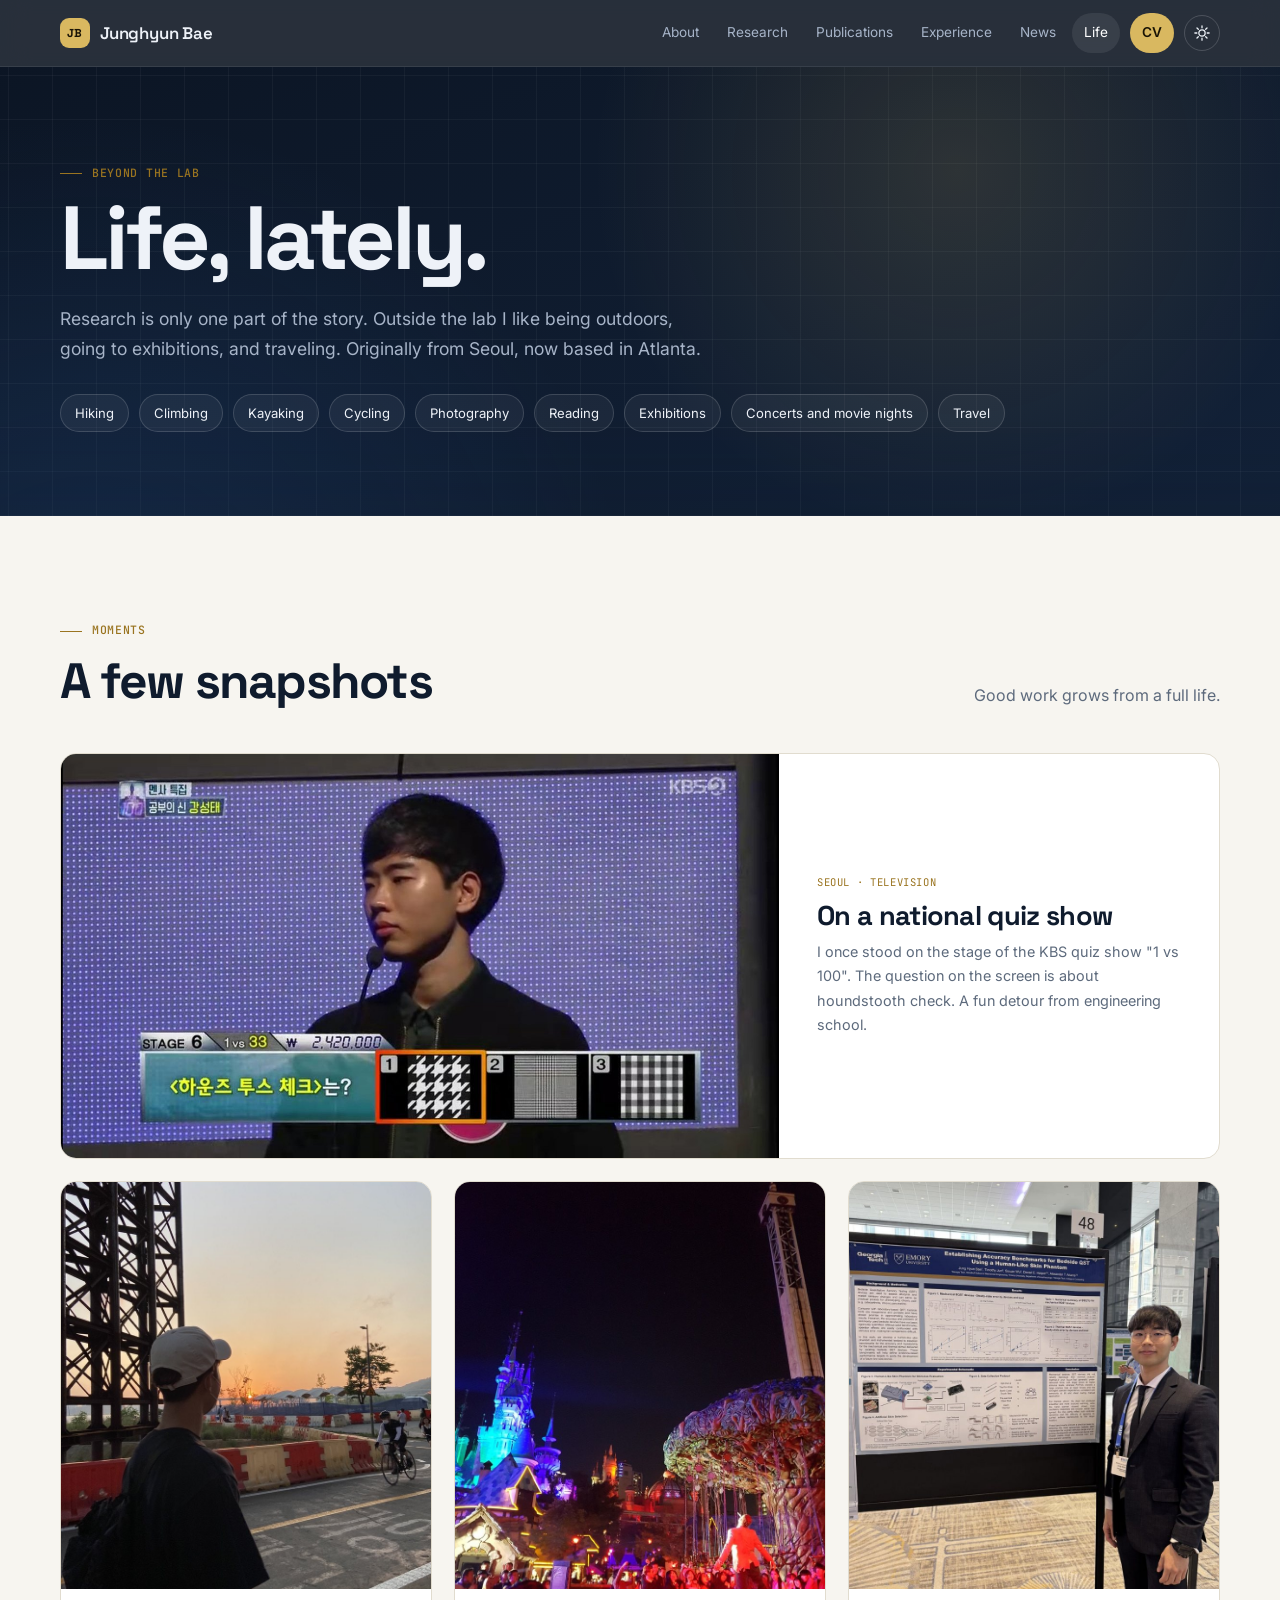
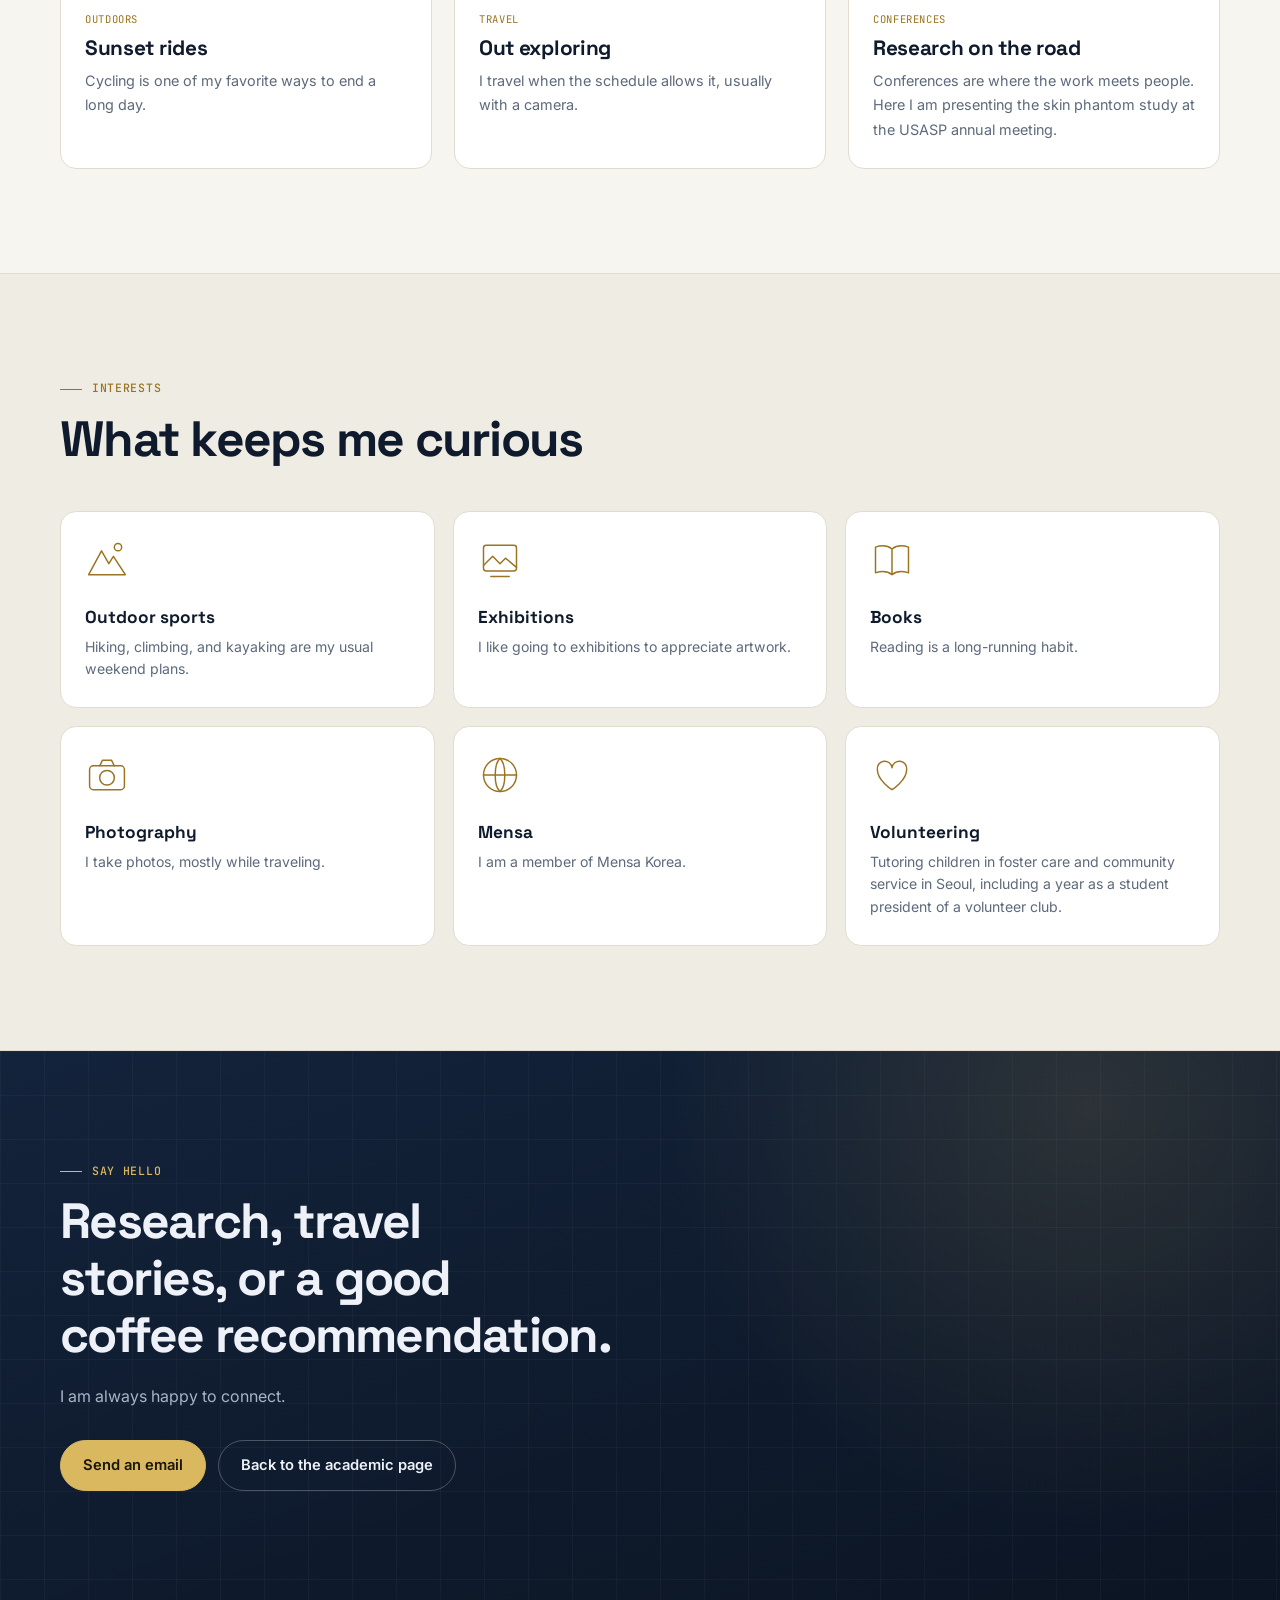
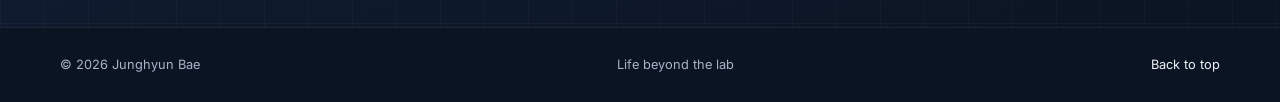
==== commit 05e80993: "Redesign the site and merge the recovered junghyun.com content - New design: light and dark themes, " ====
--- a/life.html
+++ b/life.html
@@ -1,31 +1,178 @@
 <!doctype html>
 <html lang="en">
+
 <head>
-  <meta charset="utf-8"><meta name="viewport" content="width=device-width, initial-scale=1">
-  <meta name="description" content="Life beyond the lab — travel, friends, celebrations, and personal moments from Jung Hyun Bae."><meta name="theme-color" content="#bf5700">
-  <title>Life | Jung Hyun Bae</title>
-  <link rel="preconnect" href="https://fonts.googleapis.com"><link rel="preconnect" href="https://fonts.gstatic.com" crossorigin>
-  <link href="https://fonts.googleapis.com/css2?family=Inter:wght@400;500;600;700&family=Libre+Franklin:wght@600;700&display=swap" rel="stylesheet">
-  <link rel="stylesheet" href="styles.css?v=4"><script src="script.js?v=8" defer></script>
+  <meta charset="utf-8">
+  <meta name="viewport" content="width=device-width, initial-scale=1">
+  <meta name="description"
+    content="Life beyond the lab: cycling, hiking, travel, books, and a few stories from Junghyun Bae.">
+  <meta name="theme-color" content="#0b1422">
+  <title>Life | Junghyun Bae</title>
+  <link rel="icon" href="assets/images/favicon.svg" type="image/svg+xml">
+  <link rel="preconnect" href="https://fonts.googleapis.com">
+  <link rel="preconnect" href="https://fonts.gstatic.com" crossorigin>
+  <link
+    href="https://fonts.googleapis.com/css2?family=Inter:wght@400;500;600;700&family=JetBrains+Mono:wght@400;500&family=Space+Grotesk:wght@500;600;700&display=swap"
+    rel="stylesheet">
+  <link rel="stylesheet" href="styles.css?v=20">
+  <script>
+    try {
+      var t = localStorage.getItem('theme');
+      if (t === 'light' || t === 'dark') document.documentElement.setAttribute('data-theme', t);
+    } catch (e) { }
+  </script>
+  <script src="script.js?v=20" defer></script>
 </head>
+
 <body>
   <a class="skip-link" href="#main">Skip to content</a>
-  <header class="site-header" id="top"><nav class="shell nav" aria-label="Main navigation">
-    <a class="brand" href="index.html">Jung Hyun Bae</a><button class="menu-button" type="button" aria-expanded="false" aria-controls="nav-links">Menu</button>
-    <div class="nav-links" id="nav-links"><a href="index.html#about">About</a><a href="index.html#research">Research</a><a href="index.html#publications">Publications</a><a href="index.html#activity">Activity</a><a href="index.html#skills">Skills</a><a href="index.html#contact">Contact</a><a class="active-page" href="life.html" aria-current="page">Life</a><a class="nav-cv" href="assets/documents/jung-hyun-bae-cv.pdf">CV ↗</a></div>
-  </nav></header>
-  <main id="main" class="life-page">
-    <section class="life-hero"><div class="shell life-hero-inner reveal"><p class="section-label">Beyond the lab</p><h1>Life, lately.</h1><p>Research is only one part of the story. This is a small collection of people, places, celebrations, and ordinary moments that make life meaningful.</p></div></section>
-    <section class="section shell life-intro" aria-labelledby="life-intro-title"><div><p class="section-label">A personal journal</p><h2 id="life-intro-title">Good work grows from a full life.</h2></div><p>Use this page as a relaxed, visual counterpoint to the academic portfolio. Replace these sample cards with real photographs, dates, and short captions. Keep the newest moments at the top.</p></section>
-    <section class="shell story-grid" aria-label="Personal moments">
-      <article class="story story-wide reveal"><div class="story-photo lab-photo"><span>Add a lab group photo</span></div><div class="story-copy"><p class="story-date">Atlanta · Add date</p><h2>With the lab</h2><p>Celebrating the people behind the experiments—brainstorming together, sharing long lab days, and making room for fun outside the work.</p><span class="story-tag">Lab life</span></div></article>
-      <article class="story reveal"><div class="story-photo travel-photo"><span>Add a travel photo</span></div><div class="story-copy"><p class="story-date">Add place · Add date</p><h2>Out exploring</h2><p>A short caption about the destination, a memorable detail, or the people who made the trip special.</p><span class="story-tag">Travel</span></div></article>
-      <article class="story reveal"><div class="story-photo wedding-photo"><span>Add a wedding photo</span></div><div class="story-copy"><p class="story-date">Add place · Add date</p><h2>A beautiful milestone</h2><p>Space for a warm, personal note about getting married and celebrating with family and friends.</p><span class="story-tag">Celebration</span></div></article>
-      <article class="story reveal"><div class="story-photo friends-photo"><span>Add a friends photo</span></div><div class="story-copy"><p class="story-date">Add place · Add date</p><h2>Weekends well spent</h2><p>Meals, hikes, game nights, neighborhood discoveries, and the everyday memories worth keeping.</p><span class="story-tag">Everyday</span></div></article>
-      <article class="story reveal"><div class="story-photo home-photo"><span>Add a personal photo</span></div><div class="story-copy"><p class="story-date">Add place · Add date</p><h2>Recently</h2><p>Add a current update here. This card is designed to change often without affecting the academic homepage.</p><span class="story-tag">Life lately</span></div></article>
+  <div class="scroll-progress" aria-hidden="true"><span></span></div>
+
+  <header class="site-header" id="top">
+    <nav class="shell nav" aria-label="Main navigation">
+      <a class="brand" href="index.html"><span class="brand-mark" aria-hidden="true">JB</span>Junghyun Bae</a>
+      <button class="menu-button" type="button" aria-expanded="false" aria-controls="nav-links">Menu</button>
+      <div class="nav-links" id="nav-links">
+        <a href="index.html#about">About</a>
+        <a href="index.html#research">Research</a>
+        <a href="index.html#publications">Publications</a>
+        <a href="index.html#experience">Experience</a>
+        <a href="index.html#news">News</a>
+        <a class="active-page" href="life.html" aria-current="page">Life</a>
+        <a class="nav-cv" href="assets/documents/junghyun-bae-cv.pdf">CV</a>
+        <button class="theme-toggle" type="button" aria-label="Switch between light and dark theme">
+          <svg class="icon-sun" viewBox="0 0 24 24" aria-hidden="true"><circle cx="12" cy="12" r="4.2"/><path d="M12 2.5v2.6M12 18.9v2.6M2.5 12h2.6M18.9 12h2.6M5.3 5.3l1.8 1.8M16.9 16.9l1.8 1.8M5.3 18.7l1.8-1.8M16.9 7.1l1.8-1.8"/></svg>
+          <svg class="icon-moon" viewBox="0 0 24 24" aria-hidden="true"><path d="M20 14.2A8.2 8.2 0 0 1 9.8 4a8.2 8.2 0 1 0 10.2 10.2z"/></svg>
+        </button>
+      </div>
+    </nav>
+  </header>
+
+  <main id="main">
+    <section class="hero life-hero" aria-labelledby="life-title">
+      <div class="hero-bg" aria-hidden="true"></div>
+      <div class="shell">
+        <p class="label">Beyond the lab</p>
+        <h1 id="life-title">Life, lately.</h1>
+        <p class="hero-lede">Research is only one part of the story. Outside the lab I like being outdoors, going to
+          exhibitions, and traveling. Originally from Seoul, now based in Atlanta.</p>
+        <div class="life-facts">
+          <span>Hiking</span><span>Climbing</span><span>Kayaking</span><span>Cycling</span><span>Photography</span>
+          <span>Reading</span><span>Exhibitions</span><span>Concerts and movie nights</span><span>Travel</span>
+        </div>
+      </div>
     </section>
-    <section class="life-note"><div class="shell life-note-inner"><p>Want to say hello?</p><h2>Research, travel stories, or a good coffee recommendation—I’m always happy to connect.</h2><a class="button" href="mailto:jbae329@gatech.edu">Send an email</a></div></section>
+
+    <section class="section shell" aria-labelledby="moments-title">
+      <div class="section-heading reveal">
+        <div>
+          <p class="label">Moments</p>
+          <h2 id="moments-title">A few snapshots</h2>
+        </div>
+        <p>Good work grows from a full life.</p>
+      </div>
+      <div class="story-grid">
+        <article class="story full reveal">
+          <div class="story-photo"><img loading="lazy" src="assets/images/life-quiz-show.jpg" alt="Junghyun Bae as a contestant on a television quiz show"></div>
+          <div class="story-copy">
+            <p class="meta">Seoul · Television</p>
+            <h2>On a national quiz show</h2>
+            <p>I once stood on the stage of the KBS quiz show "1 vs 100". The question on the screen is about
+              houndstooth check. A fun detour from engineering school.</p>
+          </div>
+        </article>
+        <article class="story reveal">
+          <div class="story-photo"><img loading="lazy" src="assets/images/life-cycling.jpg" alt="Watching the sunset next to a cycling path"></div>
+          <div class="story-copy">
+            <p class="meta">Outdoors</p>
+            <h2>Sunset rides</h2>
+            <p>Cycling is one of my favorite ways to end a long day.</p>
+          </div>
+        </article>
+        <article class="story reveal">
+          <div class="story-photo"><img loading="lazy" src="assets/images/life-travel.jpg" alt="A castle and carousel lit up at night"></div>
+          <div class="story-copy">
+            <p class="meta">Travel</p>
+            <h2>Out exploring</h2>
+            <p>I travel when the schedule allows it, usually with a camera.</p>
+          </div>
+        </article>
+        <article class="story reveal">
+          <div class="story-photo"><img loading="lazy" src="assets/images/bqst-poster.jpg" alt="Junghyun Bae next to a research poster at a conference" style="object-position:78% 50%"></div>
+          <div class="story-copy">
+            <p class="meta">Conferences</p>
+            <h2>Research on the road</h2>
+            <p>Conferences are where the work meets people. Here I am presenting the skin phantom study at the USASP
+              annual meeting.</p>
+          </div>
+        </article>
+      </div>
+    </section>
+
+    <section class="section tinted" aria-labelledby="interests-title">
+      <div class="shell">
+        <div class="section-heading reveal">
+          <div>
+            <p class="label">Interests</p>
+            <h2 id="interests-title">What keeps me curious</h2>
+          </div>
+        </div>
+        <div class="interest-grid">
+          <article class="focus reveal">
+            <svg viewBox="0 0 48 48" aria-hidden="true"><path d="M4 40 18 14l8 14 5-8 13 20z"/><circle cx="36" cy="10" r="4"/></svg>
+            <h3>Outdoor sports</h3>
+            <p>Hiking, climbing, and kayaking are my usual weekend plans.</p>
+          </article>
+          <article class="focus reveal">
+            <svg viewBox="0 0 48 48" aria-hidden="true"><rect x="6" y="8" width="36" height="28" rx="3"/><path d="m6 30 10-10 8 8 6-6 12 10M14 42h20"/></svg>
+            <h3>Exhibitions</h3>
+            <p>I like going to exhibitions to appreciate artwork.</p>
+          </article>
+          <article class="focus reveal">
+            <svg viewBox="0 0 48 48" aria-hidden="true"><path d="M24 12c-5-4-12-4-18-2v28c6-2 13-2 18 2 5-4 12-4 18-2V10c-6-2-13-2-18 2zM24 12v28"/></svg>
+            <h3>Books</h3>
+            <p>Reading is a long-running habit.</p>
+          </article>
+          <article class="focus reveal">
+            <svg viewBox="0 0 48 48" aria-hidden="true"><rect x="5" y="14" width="38" height="26" rx="4"/><circle cx="24" cy="27" r="8"/><path d="M16 14l3-6h10l3 6"/></svg>
+            <h3>Photography</h3>
+            <p>I take photos, mostly while traveling.</p>
+          </article>
+          <article class="focus reveal">
+            <svg viewBox="0 0 48 48" aria-hidden="true"><circle cx="24" cy="24" r="18"/><path d="M24 6c-7 6-7 30 0 36M24 6c7 6 7 30 0 36M6 24h36"/></svg>
+            <h3>Mensa</h3>
+            <p>I am a member of Mensa Korea.</p>
+          </article>
+          <article class="focus reveal">
+            <svg viewBox="0 0 48 48" aria-hidden="true"><path d="M24 40S8 30 8 18a8 8 0 0 1 16-2 8 8 0 0 1 16 2c0 12-16 22-16 22z"/></svg>
+            <h3>Volunteering</h3>
+            <p>Tutoring children in foster care and community service in Seoul, including a year as a student
+              president of a volunteer club.</p>
+          </article>
+        </div>
+      </div>
+    </section>
+
+    <section class="contact" aria-labelledby="hello-title">
+      <div class="shell contact-inner reveal">
+        <p class="label">Say hello</p>
+        <h2 id="hello-title">Research, travel stories, or a good coffee recommendation.</h2>
+        <p>I am always happy to connect.</p>
+        <div class="hero-actions">
+          <a class="button" href="mailto:jbae329@gatech.edu">Send an email</a>
+          <a class="button button-ghost" href="index.html">Back to the academic page</a>
+        </div>
+      </div>
+    </section>
   </main>
-  <footer><div class="shell footer-inner"><p>© <span id="year">2026</span> Jung Hyun Bae</p><p>Life beyond the lab</p><a href="index.html">Academic home ←</a></div></footer>
+
+  <footer>
+    <div class="shell footer-inner">
+      <p>© <span id="year">2026</span> Junghyun Bae</p>
+      <p>Life beyond the lab</p>
+      <a href="#top">Back to top</a>
+    </div>
+  </footer>
 </body>
+
 </html>
--- a/styles.css
+++ b/styles.css
@@ -1,20 +1,463 @@
-:root{--primary:#bf5700;--primary-dark:#8c3d00;--charcoal:#333f48;--warm-gray:#d6d2c4;--blue:var(--primary);--blue-2:var(--primary-dark);--ink:#1c2733;--muted:#637080;--line:#dce2e8;--soft:#f4f6f8;--white:#fff;--accent:#b5483c;--max:1120px;--sans:"Inter",Arial,sans-serif;--display:"Libre Franklin",Arial,sans-serif}*{box-sizing:border-box}html{scroll-behavior:smooth}body{margin:0;color:var(--ink);background:#fff;font:400 16px/1.7 var(--sans)}a{color:inherit}.shell{width:min(var(--max),calc(100% - 48px));margin-inline:auto}.skip-link{position:fixed;z-index:100;top:8px;left:8px;padding:8px 12px;background:#fff;transform:translateY(-150%)}.skip-link:focus{transform:none}.site-header{background:var(--blue);color:#fff;position:sticky;top:0;z-index:50;box-shadow:0 1px 0 #ffffff20}.nav{height:68px;display:flex;align-items:center;justify-content:space-between}.brand{font:600 1.2rem var(--display);text-decoration:none}.nav-links{display:flex;align-items:center;gap:25px}.nav-links a{font-size:.82rem;text-decoration:none}.nav-links a:hover{text-decoration:underline;text-underline-offset:5px}.nav-cv{font-weight:700}.menu-button{display:none;border:1px solid #ffffff55;border-radius:4px;background:transparent;color:#fff;padding:7px 11px}.profile{padding:75px 0 70px;background:var(--soft);border-bottom:1px solid var(--line)}.profile-grid{display:grid;grid-template-columns:390px 1fr;gap:85px;align-items:center}.portrait-card{margin:0}.portrait-card img{display:block;width:100%;aspect-ratio:4/4.45;object-fit:cover;border-radius:5px;background:#dbe3ec}.portrait-card figcaption{text-align:center;color:#788593;font-size:.68rem;margin-top:8px}.kicker,.section-label,.meta,.venue,.activity-kind{margin:0;color:var(--blue-2);font-size:.7rem;font-weight:700;letter-spacing:.11em;text-transform:uppercase}.profile h1{font:700 clamp(2.9rem,5vw,4.6rem)/1.05 var(--display);letter-spacing:-.035em;margin:10px 0 8px;color:#333f48}.role{font-size:1.25rem;line-height:1.5;margin:0 0 24px;color:#263f5a}.role span{color:var(--muted)}.bio{color:#475563;max-width:680px}.profile-actions{display:flex;gap:10px;margin:26px 0}.button{display:inline-block;background:var(--blue);color:#fff;padding:10px 18px;border:1px solid var(--blue);border-radius:3px;text-decoration:none;font-size:.82rem;font-weight:600}.button-outline{background:transparent;color:var(--blue)}.social-row{display:flex;gap:14px;margin-top:25px}.social-row a{display:flex;align-items:center;gap:6px;text-decoration:none}.social-row a>span{width:34px;height:34px;border-radius:50%;display:grid;place-items:center;background:var(--blue);color:#fff;font-size:.72rem;font-weight:700}.social-row small{color:#4e5b68}.placeholder-link{opacity:.68}.quick-facts{border-bottom:1px solid var(--line)}.fact-grid{display:grid;grid-template-columns:repeat(4,1fr)}.fact-grid div{padding:25px 18px;border-left:1px solid var(--line)}.fact-grid div:last-child{border-right:1px solid var(--line)}.fact-grid strong,.fact-grid span{display:block}.fact-grid strong{font-size:.85rem;color:var(--blue)}.fact-grid span{font-size:.75rem;color:var(--muted)}.section{padding:95px 0}.section-heading{display:flex;justify-content:space-between;align-items:end;gap:40px;margin-bottom:42px}.section-heading h2,.sticky-intro h2,.contact h2{font:700 clamp(2rem,4vw,3rem)/1.15 var(--display);margin:5px 0 0;color:#333f48}.section-heading>p,.section-heading>a{max-width:450px;margin:0;color:var(--muted)}.research-list{border-top:1px solid var(--line)}.research-item{display:grid;grid-template-columns:330px 1fr;gap:42px;padding:38px 0;border-bottom:1px solid var(--line)}.project-image{height:220px;display:grid;place-items:center;border-radius:3px;color:#fff;text-align:center;font-size:.72rem;letter-spacing:.08em;text-transform:uppercase;background:#7b3f18}.project-image span{padding:9px 13px;border:1px solid #ffffff88;background:#bf570099}.project-qst{background:radial-gradient(circle at 65% 45%,#d98d74 0 8%,transparent 9%),repeating-radial-gradient(circle at 65% 45%,transparent 0 23px,#f0c2aa66 24px 25px),#7b3f18}.project-mobile{background:linear-gradient(135deg,#6f98b9 0 48%,#bf5700 49%)}.project-sensor{background:repeating-linear-gradient(0deg,#bf5700 0 24px,#2b5785 25px 26px)}.project-hand{background:linear-gradient(145deg,#263b50,#8fa5b7)}.research-copy h3{font:600 1.45rem/1.35 var(--display);margin:5px 0 12px;color:#4d2d1f}.research-copy>p:not(.meta){color:var(--muted);font-size:.9rem}.tags{display:flex;gap:7px;flex-wrap:wrap;margin-top:18px}.tags span{font-size:.68rem;border:1px solid #cbd4de;border-radius:2px;padding:4px 8px;color:#4d5e70}.soft-bg{background:var(--soft);border-block:1px solid var(--line)}.text-link{font-size:.8rem;font-weight:600;color:var(--blue)!important}.publication{display:grid;grid-template-columns:75px 1fr 85px;gap:25px;padding:27px 0;border-top:1px solid var(--line)}.publication:last-child{border-bottom:1px solid var(--line)}.publication h3{font:600 1.15rem/1.4 var(--display);color:#4d2d1f;margin:5px 0}.publication p:last-child{font-size:.78rem;color:var(--muted);margin:0}.year{color:var(--accent);font-size:.77rem;font-weight:700}.type{text-align:right;font-size:.66rem;color:var(--muted);text-transform:uppercase}.two-column{display:grid;grid-template-columns:330px 1fr;gap:90px}.sticky-intro{position:sticky;top:105px;align-self:start}.sticky-intro>p:last-child{color:var(--muted)}.activity{display:grid;grid-template-columns:95px 1fr;gap:25px;border-top:1px solid var(--line);padding:27px 0}.activity:last-child{border-bottom:1px solid var(--line)}.activity time{color:var(--accent);font-size:.75rem;font-weight:700}.activity h3{font:600 1.1rem var(--display);margin:5px 0}.activity div>p:last-child{font-size:.82rem;color:var(--muted);margin:0}.blue-section{background:var(--blue);color:#fff}.section-heading.light h2,.section-heading.light p{color:#fff}.section-heading.light .section-label{color:#abc4df}.skills-grid{display:grid;grid-template-columns:repeat(4,1fr);border-top:1px solid #ffffff3b}.skills-grid article{padding:30px 25px;border-right:1px solid #ffffff3b}.skills-grid article:first-child{border-left:1px solid #ffffff3b}.skills-grid span{font-size:.68rem;color:#a9c6e4}.skills-grid h3{font:600 1.05rem var(--display)}.skills-grid p{font-size:.78rem;color:#d0dbe8}.contact-grid{display:grid;grid-template-columns:1fr 1.2fr;gap:90px}.contact-grid>div:first-child>p:last-child{color:var(--muted)}.contact-links{border-top:1px solid var(--line)}.contact-links a{display:grid;grid-template-columns:110px 1fr auto;gap:16px;align-items:center;padding:18px 4px;border-bottom:1px solid var(--line);text-decoration:none}.contact-links a:hover strong{color:var(--blue)}.contact-links span{font-size:.7rem;text-transform:uppercase;color:var(--muted)}.contact-links strong{font-size:.83rem}.contact-links b{color:var(--blue)}footer{background:#333f48;color:#d4deea;padding:26px 0;font-size:.72rem}.footer-inner{display:flex;justify-content:space-between;gap:20px}.footer-inner p{margin:0}.footer-inner a{color:#fff}.reveal{opacity:0;transform:translateY(15px);transition:.55s ease}.reveal.visible{opacity:1;transform:none}
-@media(max-width:850px){.profile-grid{grid-template-columns:300px 1fr;gap:45px}.research-item{grid-template-columns:260px 1fr}.two-column,.contact-grid{grid-template-columns:1fr;gap:45px}.sticky-intro{position:static}.skills-grid{grid-template-columns:1fr 1fr}.skills-grid article:nth-child(3){border-left:1px solid #ffffff3b;border-top:1px solid #ffffff3b}.skills-grid article:nth-child(4){border-top:1px solid #ffffff3b}}
-@media(max-width:680px){.shell{width:min(var(--max),calc(100% - 30px))}.nav{height:60px}.menu-button{display:block}.nav-links{display:none;position:absolute;top:60px;left:0;right:0;background:var(--blue);padding:18px 20px;flex-direction:column;align-items:flex-start}.nav-links.open{display:flex}.profile{padding-top:42px}.profile-grid{grid-template-columns:1fr;gap:30px}.portrait-card{max-width:330px;margin:auto}.profile-copy{text-align:center}.profile h1{font-size:2.7rem}.bio{text-align:left}.profile-actions,.social-row{justify-content:center;flex-wrap:wrap}.social-row small{display:none}.fact-grid{grid-template-columns:1fr 1fr}.fact-grid div:nth-child(2){border-right:1px solid var(--line)}.fact-grid div:nth-child(n+3){border-top:1px solid var(--line)}.section{padding:70px 0}.section-heading{align-items:start;flex-direction:column;gap:15px}.research-item{grid-template-columns:1fr;gap:22px}.project-image{height:200px}.publication{grid-template-columns:50px 1fr}.type{display:none}.activity{grid-template-columns:65px 1fr}.skills-grid{grid-template-columns:1fr}.skills-grid article{border-left:1px solid #ffffff3b;border-top:1px solid #ffffff3b}.contact-links a{grid-template-columns:80px 1fr auto}.footer-inner{flex-direction:column}.footer-inner p:nth-child(2){display:none}}
-@media(prefers-reduced-motion:reduce){html{scroll-behavior:auto}.reveal{opacity:1;transform:none;transition:none}}
-@media print{.site-header,.profile-actions,.social-row,.quick-facts,footer{display:none}.profile,.soft-bg{background:#fff}.section{padding:40px 0}.reveal{opacity:1;transform:none}.project-image{display:none}.research-item{grid-template-columns:1fr}.blue-section{background:#fff;color:#111}.section-heading.light h2,.section-heading.light p,.skills-grid p{color:#111}}
-
-/* Personal life page */
-.nav-links .active-page{text-decoration:underline;text-underline-offset:5px}.publication h3 a{text-decoration:none}.publication h3 a:hover{color:var(--blue);text-decoration:underline;text-underline-offset:4px}.life-hero{padding:100px 0 90px;background:#eef2f6;border-bottom:1px solid var(--line)}.life-hero-inner{max-width:800px;text-align:center}.life-hero h1{font:700 clamp(3.6rem,9vw,7rem)/.98 var(--display);letter-spacing:-.055em;color:#333f48;margin:8px 0 20px}.life-hero-inner>p:last-child{max-width:680px;margin-inline:auto;color:var(--muted);font-size:1.05rem}.life-intro{display:grid;grid-template-columns:1fr 1fr;gap:90px;align-items:end}.life-intro h2{font:700 clamp(2rem,4vw,3rem)/1.16 var(--display);color:#333f48;margin:6px 0 0}.life-intro>p{color:var(--muted);margin:0}.story-grid{display:grid;grid-template-columns:1fr 1fr;gap:26px;padding-bottom:100px}.story{border:1px solid var(--line);background:#fff}.story-wide{grid-column:1/-1;display:grid;grid-template-columns:1.25fr .75fr}.story-photo{min-height:360px;display:grid;place-items:center;color:#fff;text-transform:uppercase;letter-spacing:.1em;font-size:.7rem;background:#355f88}.story-photo span{padding:9px 13px;border:1px solid #ffffff99;background:#bf570099}.story-wide .story-photo{min-height:470px}.lab-photo{background:linear-gradient(135deg,#bf5700,#8da6bd)}.travel-photo{background:linear-gradient(155deg,#7facc6 0 48%,#d5aa6d 49%)}.wedding-photo{background:radial-gradient(circle at 50% 45%,#f0c9c3 0 13%,transparent 14%),linear-gradient(140deg,#b98f95,#e9d9cf)}.friends-photo{background:linear-gradient(35deg,#2c526f,#7ca28c)}.home-photo{background:linear-gradient(145deg,#d3a46f,#6c8292)}.story-copy{padding:28px 30px}.story-copy h2{font:600 1.55rem var(--display);color:#4d2d1f;margin:5px 0 10px}.story-copy>p:not(.story-date){font-size:.87rem;color:var(--muted)}.story-date{font-size:.67rem;text-transform:uppercase;letter-spacing:.08em;color:var(--accent);font-weight:700}.story-tag{display:inline-block;margin-top:12px;padding:4px 8px;border:1px solid var(--line);font-size:.64rem;text-transform:uppercase;color:var(--blue)}.life-note{padding:85px 0;background:#e8edf2;text-align:center}.life-note-inner{max-width:760px}.life-note p{color:var(--blue);font-size:.72rem;font-weight:700;text-transform:uppercase;letter-spacing:.1em}.life-note h2{font:600 clamp(1.8rem,4vw,2.8rem)/1.25 var(--display);color:#333f48;margin:8px 0 28px}
-@media(max-width:850px){.life-intro{grid-template-columns:1fr;gap:24px}.story-wide{grid-template-columns:1fr}.story-wide .story-photo{min-height:360px}}
-@media(max-width:680px){.life-hero{padding:70px 0 65px}.life-hero h1{font-size:3.7rem}.story-grid{grid-template-columns:1fr;padding-bottom:70px}.story-wide{grid-column:auto}.story-photo,.story-wide .story-photo{min-height:290px}.story-copy{padding:23px}.life-note{padding:65px 0}}
-
-/* Memorable interaction: robot cursor + responsive research grid */
-.profile,.life-hero{position:relative;overflow:hidden;isolation:isolate}.profile::before,.life-hero::before{content:"";position:absolute;inset:-70px;z-index:-1;pointer-events:none;background-image:linear-gradient(#bf570010 1px,transparent 1px),linear-gradient(90deg,#bf570010 1px,transparent 1px),radial-gradient(circle at var(--mouse-x,70%) var(--mouse-y,35%),#5f91c42c 0,transparent 24%);background-size:42px 42px,42px 42px,100% 100%;transform:translate3d(var(--drift-x,0),var(--drift-y,0),0);transition:transform .18s ease-out}.life-hero::after{content:"✦";position:absolute;left:var(--mouse-x,70%);top:var(--mouse-y,35%);z-index:-1;color:#bf570030;font-size:4rem;transform:translate(-50%,-50%) rotate(var(--spark-rotate,0deg));transition:left .35s ease-out,top .35s ease-out,transform .35s ease-out}
-
-@media(pointer:coarse),(prefers-reduced-motion:reduce){.profile::before,.life-hero::before{transform:none;background-image:linear-gradient(#bf570008 1px,transparent 1px),linear-gradient(90deg,#bf570008 1px,transparent 1px);background-size:42px 42px}.life-hero::after{display:none}}
-
-/* Auto-scrolling profile highlights */
-.quick-facts{position:relative;overflow:hidden;padding:28px 0;background:radial-gradient(circle at 18% 25%,#f8971f3d,transparent 26%),radial-gradient(circle at 72% 90%,#d6d2c438,transparent 30%),linear-gradient(115deg,#fff4e8 0%,#faf6f1 48%,#f7f3ee 100%);border-color:#d7e1eb}.quick-facts::before,.quick-facts::after{content:"";position:absolute;z-index:4;top:0;bottom:0;width:max(24px,calc((100vw - var(--max))/2));pointer-events:none}.quick-facts::before{left:0;background:linear-gradient(90deg,#fff4e8 18%,transparent)}.quick-facts::after{right:0;background:linear-gradient(-90deg,#f7f3ee 18%,transparent)}.fact-scroller{position:relative;z-index:2;overflow-x:auto;overscroll-behavior-inline:contain;scrollbar-width:none;cursor:grab;padding:8px max(24px,calc((100vw - var(--max))/2));outline:none}.fact-scroller::-webkit-scrollbar{display:none}.fact-scroller:active{cursor:grabbing}.fact-scroller:focus-visible{box-shadow:inset 0 0 0 2px var(--blue)}.fact-track{display:flex;gap:18px;width:max-content;padding-right:18px}.fact-pill{position:relative;isolation:isolate;overflow:hidden;width:300px;min-height:88px;flex:0 0 auto;display:flex;align-items:center;gap:15px;padding:16px 20px;border:1px solid #ffffffd9;border-radius:999px;background:linear-gradient(135deg,#ffffffb8 0%,#ffffff70 48%,#f4dcc86b 100%);backdrop-filter:blur(18px) saturate(145%);-webkit-backdrop-filter:blur(18px) saturate(145%);box-shadow:inset 0 1px 0 #fff,inset 0 -1px 0 #b8c9d552,0 10px 28px #8c3d0018,0 2px 5px #4d2d1f12;transition:transform .3s ease,box-shadow .3s ease,border-color .3s ease}.fact-pill::before{content:"";position:absolute;z-index:-1;inset:1px;border-radius:inherit;background:linear-gradient(110deg,#ffffff94 0 18%,transparent 34% 70%,#f6c99f38 100%);pointer-events:none}.fact-pill::after{content:"";position:absolute;top:5px;left:12%;width:64%;height:18%;border-radius:50%;background:linear-gradient(90deg,transparent,#ffffffc7,transparent);filter:blur(4px);opacity:.75;pointer-events:none}.fact-pill:hover{transform:translateY(-3px) scale(1.015);border-color:#fff;box-shadow:inset 0 1px 0 #fff,inset 0 -1px 0 #a8c1d15c,0 16px 34px #8c3d0025,0 3px 8px #4d2d1f17}.fact-icon{position:relative;width:46px;height:46px;flex:0 0 auto;border:1px solid #ffffffdf;border-radius:50%;display:grid;place-items:center;background:linear-gradient(145deg,#ffffffd9,#f2d2b89e);color:var(--blue);font-size:.72rem;font-weight:700;box-shadow:inset 0 1px 1px #fff,0 5px 12px #8c3d0020}.fact-icon::after{content:"";position:absolute;inset:5px 7px auto;height:9px;border-radius:50%;background:#ffffffad;filter:blur(2px)}.fact-pill strong,.fact-pill div>span{display:block}.fact-pill strong{font-size:.84rem;color:#8c3d00;letter-spacing:-.01em}.fact-pill div>span{font-size:.72rem;color:#5f5149}
-@media(max-width:680px){.quick-facts{padding:18px 0}.fact-scroller{padding-inline:15px}.fact-pill{width:270px;min-height:78px;padding:13px 16px}.fact-icon{width:42px;height:42px}.quick-facts::before,.quick-facts::after{width:15px}}
-@media(prefers-reduced-motion:reduce){.fact-scroller{scroll-behavior:auto}}
+/* Junghyun Bae, academic site. No build step: plain CSS. */
+
+:root {
+  --bg: #f7f5f0;
+  --surface: #ffffff;
+  --surface-2: #efece4;
+  --ink: #0f1b2d;
+  --ink-soft: #33415a;
+  --muted: #5d6a7c;
+  --line: #e1dccf;
+  --accent: #9a7420;
+  --accent-strong: #7d5d14;
+  --accent-soft: #f3e8c9;
+  --navy: #0b1422;
+  --navy-2: #13233b;
+  --on-navy: #eef2f8;
+  --on-navy-muted: #a7b4c8;
+  --gold: #d9b860;
+  --ok: #1f8a5b;
+  --shadow: 0 1px 2px #0f1b2d0d, 0 12px 32px -12px #0f1b2d26;
+  --shadow-lift: 0 2px 4px #0f1b2d12, 0 24px 48px -16px #0f1b2d40;
+  --radius: 16px;
+  --max: 1160px;
+  --sans: "Inter", system-ui, -apple-system, "Segoe UI", Arial, sans-serif;
+  --display: "Space Grotesk", "Inter", system-ui, Arial, sans-serif;
+  --mono: "JetBrains Mono", ui-monospace, "SFMono-Regular", Consolas, monospace;
+  color-scheme: light;
+}
+
+@media (prefers-color-scheme: dark) {
+  :root:not([data-theme="light"]) {
+    --bg: #0a111c;
+    --surface: #111b2b;
+    --surface-2: #0e1725;
+    --ink: #e9eef6;
+    --ink-soft: #c5cfde;
+    --muted: #94a2b6;
+    --line: #223149;
+    --accent: #d9b860;
+    --accent-strong: #ecd187;
+    --accent-soft: #2a2412;
+    --navy: #070d16;
+    --navy-2: #0f1b2d;
+    --shadow: 0 1px 2px #00000040, 0 12px 32px -12px #00000080;
+    --shadow-lift: 0 2px 4px #00000055, 0 24px 48px -16px #000000a0;
+    color-scheme: dark;
+  }
+}
+
+:root[data-theme="dark"] {
+  --bg: #0a111c;
+  --surface: #111b2b;
+  --surface-2: #0e1725;
+  --ink: #e9eef6;
+  --ink-soft: #c5cfde;
+  --muted: #94a2b6;
+  --line: #223149;
+  --accent: #d9b860;
+  --accent-strong: #ecd187;
+  --accent-soft: #2a2412;
+  --navy: #070d16;
+  --navy-2: #0f1b2d;
+  --shadow: 0 1px 2px #00000040, 0 12px 32px -12px #00000080;
+  --shadow-lift: 0 2px 4px #00000055, 0 24px 48px -16px #000000a0;
+  color-scheme: dark;
+}
+
+*,
+*::before,
+*::after { box-sizing: border-box; }
+
+html { scroll-behavior: smooth; scroll-padding-top: 84px; -webkit-text-size-adjust: 100%; }
+
+body {
+  margin: 0;
+  background: var(--bg);
+  color: var(--ink);
+  font: 400 16px/1.7 var(--sans);
+  -webkit-font-smoothing: antialiased;
+  overflow-x: hidden;
+}
+
+img { max-width: 100%; height: auto; display: block; }
+a { color: inherit; }
+h1, h2, h3, h4 { font-family: var(--display); line-height: 1.15; margin: 0; text-wrap: balance; }
+p { margin: 0 0 1em; }
+ul, ol { margin: 0; padding: 0; list-style: none; }
+button { font: inherit; color: inherit; }
+:focus-visible { outline: 2px solid var(--accent); outline-offset: 3px; border-radius: 4px; }
+
+.shell { width: min(var(--max), calc(100% - 48px)); margin-inline: auto; }
+.skip-link { position: fixed; z-index: 200; top: 10px; left: 10px; padding: 8px 14px; background: var(--surface); color: var(--ink); border-radius: 8px; transform: translateY(-200%); }
+.skip-link:focus { transform: none; }
+
+.label, .meta, .kind, .pub-venue, .pub-type, .pub-year, .timeline time, .news time, .stat-row dt, .hero-portrait figcaption, .now-foot, .plain.dated time {
+  font-family: var(--mono);
+  font-size: .72rem;
+  letter-spacing: .06em;
+  text-transform: uppercase;
+}
+.label { color: var(--accent); margin: 0 0 12px; font-weight: 500; }
+.label::before { content: ""; display: inline-block; width: 22px; height: 1px; margin-right: 10px; vertical-align: middle; background: currentColor; }
+
+/* Scroll progress */
+.scroll-progress { position: fixed; inset: 0 0 auto 0; height: 3px; z-index: 120; pointer-events: none; }
+.scroll-progress span { display: block; height: 100%; width: 100%; transform-origin: 0 50%; transform: scaleX(var(--progress, 0)); background: linear-gradient(90deg, var(--gold), #f1dfa6); }
+
+/* Header */
+.site-header { position: sticky; top: 0; z-index: 100; background: color-mix(in srgb, var(--navy) 88%, transparent); backdrop-filter: blur(14px) saturate(140%); -webkit-backdrop-filter: blur(14px) saturate(140%); color: var(--on-navy); border-bottom: 1px solid #ffffff14; }
+.nav { height: 66px; display: flex; align-items: center; justify-content: space-between; gap: 20px; }
+.brand { display: inline-flex; align-items: center; gap: 10px; font: 600 1.05rem var(--display); text-decoration: none; letter-spacing: -.01em; }
+.brand-mark { display: grid; place-items: center; width: 30px; height: 30px; border-radius: 9px; background: var(--gold); color: #1a1405; font: 700 .72rem var(--display); letter-spacing: .02em; }
+.nav-links { display: flex; align-items: center; gap: 4px; }
+.nav-links a { padding: 8px 12px; border-radius: 999px; font-size: .85rem; text-decoration: none; color: var(--on-navy-muted); transition: color .2s, background .2s; }
+.nav-links a:hover, .nav-links a.is-current, .nav-links a.active-page { color: #fff; background: #ffffff14; }
+.nav-links .nav-cv { margin-left: 6px; color: #1a1405; background: var(--gold); font-weight: 600; }
+.nav-links .nav-cv:hover { color: #1a1405; background: #ecd187; }
+.theme-toggle { margin-left: 6px; width: 36px; height: 36px; display: grid; place-items: center; border-radius: 50%; border: 1px solid #ffffff2b; background: transparent; cursor: pointer; }
+.theme-toggle:hover { background: #ffffff14; }
+.theme-toggle svg { width: 18px; height: 18px; fill: none; stroke: var(--on-navy); stroke-width: 1.7; stroke-linecap: round; stroke-linejoin: round; }
+.theme-toggle .icon-moon { display: none; }
+:root[data-theme="dark"] .theme-toggle .icon-sun { display: none; }
+:root[data-theme="dark"] .theme-toggle .icon-moon { display: block; }
+@media (prefers-color-scheme: dark) {
+  :root:not([data-theme="light"]) .theme-toggle .icon-sun { display: none; }
+  :root:not([data-theme="light"]) .theme-toggle .icon-moon { display: block; }
+}
+.menu-button { display: none; border: 1px solid #ffffff40; border-radius: 999px; background: transparent; color: #fff; padding: 7px 14px; font-size: .82rem; cursor: pointer; }
+
+/* Hero */
+.hero { position: relative; isolation: isolate; overflow: hidden; background: var(--navy); color: var(--on-navy); padding: 84px 0 0; }
+.hero-bg { position: absolute; inset: -80px; z-index: -1; pointer-events: none;
+  background:
+    radial-gradient(520px circle at var(--mouse-x, 72%) var(--mouse-y, 30%), #d9b86026, transparent 70%),
+    radial-gradient(900px circle at 12% 110%, #2a5a9a40, transparent 60%),
+    linear-gradient(#ffffff0a 1px, transparent 1px) 0 0 / 44px 44px,
+    linear-gradient(90deg, #ffffff0a 1px, transparent 1px) 0 0 / 44px 44px,
+    linear-gradient(160deg, var(--navy) 0%, var(--navy-2) 100%);
+  mask-image: linear-gradient(#000 70%, #000c);
+}
+.hero-grid { display: grid; grid-template-columns: minmax(0, 1.25fr) minmax(0, .75fr); gap: 72px; align-items: center; }
+.status-pill { display: inline-flex; align-items: center; gap: 10px; margin: 0 0 26px; padding: 7px 14px 7px 12px; border: 1px solid #ffffff26; border-radius: 999px; background: #ffffff0d; font-size: .8rem; color: var(--on-navy); }
+.pulse { position: relative; width: 8px; height: 8px; border-radius: 50%; background: #4ade80; }
+.pulse::after { content: ""; position: absolute; inset: -5px; border-radius: 50%; border: 1px solid #4ade80; animation: pulse 2.2s ease-out infinite; }
+@keyframes pulse { from { transform: scale(.5); opacity: .9; } to { transform: scale(1.5); opacity: 0; } }
+.hero h1 { font-size: clamp(3rem, 7.4vw, 5.6rem); font-weight: 700; letter-spacing: -.045em; line-height: .98; margin-bottom: 22px; }
+.hero-role { font: 500 clamp(1.15rem, 2.2vw, 1.5rem)/1.4 var(--display); color: var(--on-navy); margin-bottom: 20px; }
+.rotator { display: inline-block; color: var(--gold); white-space: nowrap; }
+.rotator-word { display: inline-block; transition: opacity .35s ease, transform .35s ease; }
+.rotator-word.is-out { opacity: 0; transform: translateY(8px); }
+.rotator::after { content: ""; display: inline-block; width: 2px; height: 1em; margin-left: 4px; vertical-align: -.12em; background: var(--gold); animation: blink 1.1s steps(2) infinite; }
+@keyframes blink { 50% { opacity: 0; } }
+.hero-lede { max-width: 60ch; color: var(--on-navy-muted); font-size: 1.04rem; }
+.hero-actions { display: flex; flex-wrap: wrap; gap: 12px; margin: 30px 0 26px; }
+.button { display: inline-flex; align-items: center; gap: 8px; padding: 12px 22px; border-radius: 999px; background: var(--gold); color: #1a1405; font-weight: 600; font-size: .92rem; text-decoration: none; border: 1px solid var(--gold); transition: transform .2s ease, box-shadow .2s ease, background .2s; }
+.button:hover { transform: translateY(-2px); box-shadow: 0 10px 24px -10px #d9b86099; background: #ecd187; }
+.button-ghost { background: transparent; color: var(--on-navy); border-color: #ffffff40; }
+.button-ghost:hover { background: #ffffff12; box-shadow: none; }
+.social-row { display: flex; flex-wrap: wrap; gap: 6px 22px; }
+.social-row a { display: inline-flex; align-items: center; gap: 8px; color: var(--on-navy-muted); font-size: .88rem; text-decoration: none; }
+.social-row a:hover { color: #fff; }
+.social-row svg { width: 20px; height: 20px; fill: none; stroke: currentColor; stroke-width: 1.6; stroke-linecap: round; stroke-linejoin: round; }
+
+.hero-portrait { margin: 0; justify-self: end; width: min(100%, 380px); }
+.portrait-frame { position: relative; border-radius: 28px; }
+.portrait-frame::before { content: ""; position: absolute; inset: 18px -18px -18px 18px; border: 1px solid var(--gold); border-radius: 28px; opacity: .7; }
+.portrait-frame::after { content: ""; position: absolute; left: -22px; bottom: 34px; width: 74px; height: 74px; background: radial-gradient(circle, var(--gold) 1.4px, transparent 1.6px) 0 0 / 12px 12px; opacity: .7; }
+.portrait-frame img { position: relative; z-index: 1; width: 100%; aspect-ratio: 1 / 1.08; object-fit: cover; border-radius: 28px; box-shadow: 0 30px 60px -24px #000000b0; }
+.hero-portrait figcaption { display: flex; justify-content: space-between; gap: 12px; margin-top: 34px; color: var(--on-navy-muted); font-size: .66rem; }
+
+.stat-row { display: grid; grid-template-columns: repeat(4, 1fr); margin: 72px 0 0; border-top: 1px solid #ffffff1f; }
+.stat-row div { display: flex; flex-direction: column-reverse; justify-content: flex-end; gap: 4px; padding: 26px 24px 30px 0; }
+.stat-row div + div { padding-left: 24px; border-left: 1px solid #ffffff1f; }
+.stat-row dt { color: var(--on-navy-muted); font-size: .68rem; }
+.stat-row dd { margin: 0; font: 700 clamp(2rem, 4vw, 2.9rem)/1 var(--display); letter-spacing: -.03em; color: #fff; font-variant-numeric: tabular-nums; }
+
+/* Sections */
+.section { padding: 104px 0; }
+.tinted { background: var(--surface-2); border-block: 1px solid var(--line); }
+.section-heading { display: flex; align-items: end; justify-content: space-between; gap: 40px; margin-bottom: 44px; }
+.section-heading h2, .about-copy h2, .news-intro h2, .contact h2 { font-size: clamp(2rem, 4.2vw, 3.1rem); font-weight: 700; letter-spacing: -.035em; }
+.section-heading > p { max-width: 42ch; margin: 0; color: var(--muted); }
+
+/* About */
+.about-grid { display: grid; grid-template-columns: minmax(0, 1.35fr) minmax(0, .65fr); gap: 64px; align-items: start; }
+.about-copy h2 { margin-bottom: 28px; max-width: 18ch; }
+.about-copy p { color: var(--ink-soft); max-width: 68ch; }
+.about-copy a { color: var(--ink); text-decoration: underline; text-decoration-color: var(--accent); text-decoration-thickness: 1.5px; text-underline-offset: 4px; }
+.about-copy a:hover { color: var(--accent-strong); }
+.now-card { position: sticky; top: 96px; padding: 28px; border: 1px solid var(--line); border-radius: var(--radius); background: var(--surface); box-shadow: var(--shadow); }
+.now-card h3 { font-size: 1.25rem; margin-bottom: 18px; }
+.now-card li { position: relative; padding: 12px 0 12px 20px; border-top: 1px solid var(--line); font-size: .9rem; color: var(--muted); line-height: 1.55; }
+.now-card li::before { content: ""; position: absolute; left: 0; top: 21px; width: 7px; height: 7px; border-radius: 50%; background: var(--accent); }
+.now-card strong { color: var(--ink); font-weight: 600; }
+.now-foot { margin: 16px 0 0; color: var(--muted); font-size: .64rem; }
+.focus-grid { display: grid; grid-template-columns: repeat(4, 1fr); gap: 18px; margin-top: 64px; }
+.focus { padding: 26px 24px; border: 1px solid var(--line); border-radius: var(--radius); background: var(--surface); transition: transform .25s ease, box-shadow .25s ease, border-color .25s; }
+.focus:hover { transform: translateY(-4px); box-shadow: var(--shadow); border-color: var(--accent); }
+.focus svg { width: 44px; height: 44px; margin-bottom: 18px; fill: none; stroke: var(--accent); stroke-width: 1.6; stroke-linecap: round; stroke-linejoin: round; }
+.focus h3 { font-size: 1.08rem; margin-bottom: 8px; }
+.focus p { margin: 0; font-size: .88rem; color: var(--muted); line-height: 1.6; }
+
+/* Featured projects */
+.featured { display: grid; grid-template-columns: 1fr 1fr; gap: 22px; margin-bottom: 44px; }
+.feature-card { position: relative; overflow: hidden; display: flex; flex-direction: column; border-radius: 22px; background: linear-gradient(155deg, var(--navy-2), var(--navy)); color: var(--on-navy); border: 1px solid #ffffff14; box-shadow: var(--shadow); }
+.feature-art { position: relative; aspect-ratio: 16 / 8.2; background: radial-gradient(420px circle at 70% 20%, #d9b86024, transparent 70%), linear-gradient(#ffffff0a 1px, transparent 1px) 0 0 / 28px 28px, linear-gradient(90deg, #ffffff0a 1px, transparent 1px) 0 0 / 28px 28px; border-bottom: 1px solid #ffffff14; }
+.feature-art svg { position: absolute; inset: 0; width: 100%; height: 100%; padding: 22px 34px; fill: none; stroke-linecap: round; stroke-linejoin: round; }
+.art-ghost { stroke: #ffffff2e; stroke-width: 22; }
+.art-cable { stroke: var(--gold); stroke-width: 2; stroke-dasharray: 6 8; animation: flow 3.4s linear infinite; }
+.art-cable.alt { stroke: #7fb2ff; animation-duration: 4.6s; animation-direction: reverse; }
+.art-joint { stroke: #ffffffb0; stroke-width: 2; fill: var(--navy); }
+.art-dot { fill: var(--gold); stroke: none; }
+@keyframes flow { to { stroke-dashoffset: -140; } }
+.feature-copy { padding: 26px 28px 30px; }
+.feature-copy .meta { color: var(--on-navy-muted); margin-bottom: 12px; line-height: 2; }
+.feature-copy h3 { font-size: 1.55rem; letter-spacing: -.02em; margin-bottom: 12px; }
+.feature-copy p:not(.meta) { color: var(--on-navy-muted); font-size: .93rem; }
+.feature-card .tags span { border-color: #ffffff2b; color: var(--on-navy); background: #ffffff0a; }
+
+.badge { display: inline-flex; align-items: center; gap: 6px; margin-right: 10px; padding: 3px 9px; border-radius: 999px; font-size: .64rem; letter-spacing: .06em; vertical-align: 1px; }
+.badge.live { background: #4ade8022; color: #86efac; border: 1px solid #4ade8055; }
+.badge.live::before { content: ""; width: 6px; height: 6px; border-radius: 50%; background: #4ade80; }
+.badge.review { background: var(--accent-soft); color: var(--accent-strong); border: 1px solid color-mix(in srgb, var(--accent) 45%, transparent); }
+
+.tags { display: flex; flex-wrap: wrap; gap: 6px; margin-top: 14px; }
+.tags span { padding: 3px 10px; border: 1px solid var(--line); border-radius: 999px; font-size: .72rem; color: var(--muted); background: var(--surface); }
+
+/* Filter + grid */
+.filter-bar { display: flex; flex-wrap: wrap; gap: 8px; margin-bottom: 26px; }
+.chip { padding: 8px 16px; border-radius: 999px; border: 1px solid var(--line); background: var(--surface); color: var(--muted); font-size: .84rem; cursor: pointer; transition: all .2s; }
+.chip:hover { border-color: var(--accent); color: var(--ink); }
+.chip.is-active { background: var(--ink); border-color: var(--ink); color: var(--bg); }
+.project-grid { display: grid; grid-template-columns: repeat(3, 1fr); gap: 22px; }
+.project { border-radius: var(--radius); background: var(--surface); border: 1px solid var(--line); overflow: hidden; transition: transform .25s ease, box-shadow .25s ease, border-color .25s; }
+.project:hover { transform: translateY(-5px); box-shadow: var(--shadow-lift); border-color: color-mix(in srgb, var(--accent) 60%, var(--line)); }
+.project.is-hidden { display: none; }
+.project-open { display: flex; flex-direction: column; width: 100%; height: 100%; padding: 0; border: 0; background: none; text-align: left; cursor: pointer; }
+.project-media { position: relative; aspect-ratio: 16 / 10; overflow: hidden; background: #fff; border-bottom: 1px solid var(--line); }
+.project-media img { width: 100%; height: 100%; object-fit: cover; transition: transform .6s ease; }
+.project-media.contain img { object-fit: contain; padding: 14px; }
+.project-media.dark { background: #000; }
+.project-media.dark img { object-fit: contain; }
+.project:hover .project-media img { transform: scale(1.045); }
+.project-media::after { content: "Details"; position: absolute; right: 12px; bottom: 12px; padding: 4px 11px; border-radius: 999px; background: #0b1422d9; color: #fff; font: 500 .68rem var(--mono); letter-spacing: .06em; text-transform: uppercase; opacity: 0; transform: translateY(6px); transition: .25s; }
+.project:hover .project-media::after, .project-open:focus-visible .project-media::after { opacity: 1; transform: none; }
+.project-media.pattern { display: grid; place-items: center; background-color: var(--navy-2); color: #fff; }
+.project-media.pattern span { position: relative; z-index: 1; padding: 8px 16px; border: 1px solid #ffffff55; border-radius: 999px; background: #0b1422b8; font: 500 .78rem var(--mono); letter-spacing: .1em; text-transform: uppercase; }
+.p-coil { background-image: repeating-radial-gradient(circle at 30% 50%, transparent 0 14px, #d9b86040 15px 16px), repeating-radial-gradient(circle at 72% 50%, transparent 0 14px, #7fb2ff38 15px 16px); }
+.p-grid { background-image: linear-gradient(#ffffff14 1px, transparent 1px), linear-gradient(90deg, #ffffff14 1px, transparent 1px), radial-gradient(circle at 50% 50%, #d9b86045, transparent 55%); background-size: 26px 26px, 26px 26px, 100% 100%; }
+.p-scan { background-image: repeating-linear-gradient(0deg, transparent 0 9px, #d9b86038 10px 11px), radial-gradient(circle at 50% 50%, #7fb2ff45, transparent 60%); }
+.p-links { background-image: linear-gradient(35deg, transparent 48.5%, #d9b86066 49% 51%, transparent 51.5%), linear-gradient(-35deg, transparent 48.5%, #7fb2ff59 49% 51%, transparent 51.5%), linear-gradient(90deg, transparent 49.5%, #ffffff2b 50%, transparent 50.5%); background-size: 120px 120px, 120px 120px, 60px 60px; }
+.project-body { display: flex; flex-direction: column; flex: 1; padding: 20px 22px 24px; }
+.meta { margin: 0 0 8px; color: var(--accent); font-size: .66rem; }
+.project-body h3 { font-size: 1.14rem; letter-spacing: -.01em; line-height: 1.3; margin-bottom: 8px; }
+.project-body > p:not(.meta) { margin: 0; color: var(--muted); font-size: .88rem; line-height: 1.6; }
+.project-body .tags { margin-top: auto; padding-top: 16px; }
+.filter-empty { color: var(--muted); padding: 30px 0; }
+.project-grid { grid-auto-flow: dense; }
+.project.wide { grid-column: span 2; }
+.project.wide .project-open { flex-direction: row; }
+.project.wide .project-media { flex: 0 0 54%; aspect-ratio: auto; min-height: 270px; border-bottom: 0; border-right: 1px solid var(--line); }
+.project.wide .project-body { justify-content: center; padding: 28px 30px; }
+.project.wide .project-body h3 { font-size: 1.42rem; letter-spacing: -.02em; }
+.project.wide .project-body > p:not(.meta) { font-size: .93rem; }
+.project.wide .project-body .tags { margin-top: 0; }
+
+/* Dialog */
+.project-dialog { width: min(880px, calc(100% - 28px)); max-height: min(88vh, 900px); padding: 0; border: 1px solid var(--line); border-radius: 22px; background: var(--surface); color: var(--ink); box-shadow: 0 40px 100px -20px #000000a0; overflow: auto; }
+.project-dialog::backdrop { background: #070d16c2; backdrop-filter: blur(4px); }
+.project-dialog[open] { animation: pop .28s ease; }
+@keyframes pop { from { opacity: 0; transform: translateY(16px) scale(.98); } }
+.dialog-inner { position: relative; padding: 38px 42px 42px; }
+.dialog-close { position: sticky; float: right; top: 14px; margin: -18px -22px 0 12px; width: 38px; height: 38px; display: grid; place-items: center; border-radius: 50%; border: 1px solid var(--line); background: var(--surface); cursor: pointer; z-index: 2; }
+.dialog-close:hover { border-color: var(--accent); }
+.dialog-close svg { width: 16px; height: 16px; fill: none; stroke: currentColor; stroke-width: 2; stroke-linecap: round; }
+.project-dialog h2 { font-size: clamp(1.5rem, 3.4vw, 2.1rem); letter-spacing: -.025em; margin-bottom: 4px; }
+.dialog-body { margin-top: 24px; color: var(--ink-soft); }
+.dialog-body ul { margin: 0 0 1em; }
+.dialog-body li { position: relative; padding-left: 20px; margin-bottom: 8px; }
+.dialog-body li::before { content: ""; position: absolute; left: 2px; top: .72em; width: 6px; height: 6px; border-radius: 50%; background: var(--accent); }
+.gallery { display: flex; gap: 12px; margin: 0 0 24px; padding-bottom: 6px; overflow-x: auto; scroll-snap-type: x proximity; }
+.gallery img { flex: 0 0 auto; height: 300px; width: auto; max-width: none; border-radius: 12px; border: 1px solid var(--line); background: #fff; scroll-snap-align: start; }
+.gallery img:only-child { margin-inline: auto; max-width: 100%; height: auto; max-height: 380px; }
+.detail-links { margin: 20px 0 0; }
+.detail-links a, .text-link { display: inline-flex; align-items: center; gap: 6px; color: var(--accent-strong); font-weight: 600; font-size: .9rem; text-decoration: none; border-bottom: 1.5px solid color-mix(in srgb, var(--accent) 50%, transparent); }
+.detail-links a::after, .text-link::after { content: "↗"; font-size: .9em; }
+.detail-links a:hover, .text-link:hover { border-color: var(--accent); }
+
+/* Publications */
+.pub-list { border-top: 1px solid var(--line); }
+.pub { display: grid; grid-template-columns: 70px minmax(0, 1fr) 150px; gap: 24px; padding: 26px 8px; border-bottom: 1px solid var(--line); transition: background .2s; }
+.pub:hover { background: color-mix(in srgb, var(--surface) 70%, transparent); }
+.pub-year { color: var(--accent); font-size: .8rem; padding-top: 3px; }
+.pub-venue { margin: 0 0 6px; color: var(--muted); font-size: .68rem; }
+.pub h3 { font-size: 1.12rem; font-weight: 600; line-height: 1.4; letter-spacing: -.01em; margin-bottom: 6px; }
+.pub h3 a { text-decoration: none; background: linear-gradient(var(--accent), var(--accent)) 0 100% / 0 1.5px no-repeat; transition: background-size .3s; }
+.pub h3 a:hover { background-size: 100% 1.5px; }
+.pub h3 a::after { content: " ↗"; color: var(--accent); font-size: .85em; }
+.pub-authors { margin: 0; font-size: .86rem; color: var(--muted); }
+.pub-authors strong { color: var(--ink); font-weight: 600; }
+.pub-type { justify-self: end; align-self: start; padding: 3px 10px; border: 1px solid var(--line); border-radius: 999px; color: var(--muted); font-size: .62rem; white-space: nowrap; }
+
+/* Experience */
+.exp-grid { display: grid; grid-template-columns: 1fr 1fr; gap: 56px; }
+.exp-title { font-size: 1.2rem; margin: 0 0 22px; }
+.exp-col .exp-title:not(:first-child) { margin-top: 46px; }
+.timeline { position: relative; padding-left: 26px; }
+.timeline::before { content: ""; position: absolute; left: 4px; top: 8px; bottom: 8px; width: 1px; background: var(--line); }
+.timeline li { position: relative; padding-bottom: 24px; }
+.timeline li:last-child { padding-bottom: 0; }
+.timeline li::before { content: ""; position: absolute; left: -26px; top: 7px; width: 9px; height: 9px; border-radius: 50%; background: var(--surface-2); border: 2px solid var(--accent); }
+.timeline li:first-child::before { background: var(--accent); box-shadow: 0 0 0 4px color-mix(in srgb, var(--accent) 22%, transparent); }
+.timeline time { display: block; color: var(--accent); font-size: .66rem; margin-bottom: 4px; }
+.timeline h4 { font-size: 1.02rem; font-weight: 600; line-height: 1.35; margin-bottom: 4px; }
+.timeline p { margin: 0; font-size: .88rem; color: var(--muted); line-height: 1.55; }
+.extras { display: grid; grid-template-columns: 1.15fr .85fr 1fr; gap: 22px; margin-top: 64px; }
+.extra { padding: 28px; border: 1px solid var(--line); border-radius: var(--radius); background: var(--surface); }
+.extra h3 { font-size: 1.1rem; margin-bottom: 16px; }
+.extra h3:not(:first-child) { margin-top: 28px; }
+.skills div { padding: 10px 0; border-top: 1px solid var(--line); }
+.skills dt { font: 500 .66rem var(--mono); letter-spacing: .06em; text-transform: uppercase; color: var(--accent); margin-bottom: 2px; }
+.skills dd { margin: 0; font-size: .88rem; color: var(--ink-soft); }
+.plain li { padding: 10px 0; border-top: 1px solid var(--line); font-size: .88rem; color: var(--ink-soft); line-height: 1.5; }
+.plain.dated li { display: grid; grid-template-columns: 46px 1fr; gap: 10px; }
+.plain.dated time { color: var(--accent); font-size: .68rem; padding-top: 3px; }
+
+/* News */
+.news-grid { display: grid; grid-template-columns: minmax(0, .8fr) minmax(0, 1.2fr); gap: 72px; align-items: start; }
+.news-intro { position: sticky; top: 96px; }
+.news-photo { margin: 30px 0 0; }
+.news-photo img { width: 100%; max-height: 430px; object-fit: cover; object-position: 50% 30%; border-radius: var(--radius); box-shadow: var(--shadow); }
+.news-photo figcaption { margin-top: 10px; font-size: .8rem; color: var(--muted); }
+.news-list { border-top: 1px solid var(--line); }
+.news { display: grid; grid-template-columns: 96px 1fr; gap: 22px; padding: 24px 0; border-bottom: 1px solid var(--line); }
+.news time { color: var(--accent); font-size: .7rem; padding-top: 4px; }
+.kind { display: inline-block; margin-bottom: 6px; padding: 2px 9px; border-radius: 999px; background: var(--accent-soft); color: var(--accent-strong); font-size: .6rem; }
+.news h3 { font-size: 1.1rem; font-weight: 600; line-height: 1.35; margin-bottom: 4px; }
+.news p { margin: 0; font-size: .88rem; color: var(--muted); }
+
+/* Contact */
+.contact { position: relative; overflow: hidden; padding: 110px 0; background: linear-gradient(160deg, var(--navy-2), var(--navy)); color: var(--on-navy); }
+.contact::before { content: ""; position: absolute; inset: 0; pointer-events: none; background: radial-gradient(600px circle at 85% 10%, #d9b86024, transparent 70%), linear-gradient(#ffffff08 1px, transparent 1px) 0 0 / 44px 44px, linear-gradient(90deg, #ffffff08 1px, transparent 1px) 0 0 / 44px 44px; }
+.contact-inner { position: relative; }
+.contact .label { color: var(--gold); }
+.contact h2 { max-width: 18ch; margin-bottom: 20px; }
+.contact-inner > p:not(.label) { max-width: 60ch; color: var(--on-navy-muted); }
+.contact-links { display: grid; grid-template-columns: repeat(3, 1fr); gap: 16px; margin-top: 40px; }
+.contact-links a { display: flex; flex-direction: column; gap: 6px; padding: 22px 24px; border: 1px solid #ffffff24; border-radius: var(--radius); background: #ffffff0a; text-decoration: none; transition: transform .2s, border-color .2s, background .2s; }
+.contact-links a:hover { transform: translateY(-3px); border-color: var(--gold); background: #ffffff12; }
+.contact-links span { font: 500 .66rem var(--mono); letter-spacing: .08em; text-transform: uppercase; color: var(--gold); }
+.contact-links strong { font: 600 1.02rem var(--display); overflow-wrap: anywhere; }
+
+footer { background: var(--navy); color: var(--on-navy-muted); padding: 26px 0; font-size: .8rem; border-top: 1px solid #ffffff14; }
+.footer-inner { display: flex; justify-content: space-between; gap: 20px; flex-wrap: wrap; }
+.footer-inner p { margin: 0; }
+.footer-inner a { color: var(--on-navy); text-decoration: none; }
+.footer-inner a:hover { color: var(--gold); }
+
+/* Reveal on scroll (only when JS is running) */
+.js .reveal { opacity: 0; transform: translateY(18px); transition: opacity .6s ease, transform .6s ease; }
+.js .reveal.visible { opacity: 1; transform: none; }
+
+/* Life page */
+.life-hero { padding: 96px 0 84px; }
+.life-hero h1 { max-width: 14ch; }
+.life-hero .hero-lede { font-size: 1.1rem; }
+.life-facts { display: flex; flex-wrap: wrap; gap: 10px; margin-top: 30px; }
+.life-facts span { padding: 7px 14px; border: 1px solid #ffffff26; border-radius: 999px; background: #ffffff0d; font-size: .82rem; }
+.story-grid { display: grid; grid-template-columns: repeat(12, 1fr); gap: 22px; }
+.story { grid-column: span 4; display: flex; flex-direction: column; overflow: hidden; border: 1px solid var(--line); border-radius: var(--radius); background: var(--surface); transition: transform .25s, box-shadow .25s; }
+.story:hover { transform: translateY(-4px); box-shadow: var(--shadow-lift); }
+.story.wide { grid-column: span 8; }
+.story.half { grid-column: span 6; }
+.story-photo { overflow: hidden; aspect-ratio: 4 / 4.4; background: var(--surface-2); }
+.story.wide .story-photo { aspect-ratio: 16 / 9.6; }
+.story.half .story-photo { aspect-ratio: 16 / 10; }
+.story-photo img { width: 100%; height: 100%; object-fit: cover; transition: transform .7s ease; }
+.story:hover .story-photo img { transform: scale(1.04); }
+.story-copy { padding: 22px 24px 26px; }
+.story.full { grid-column: 1 / -1; flex-direction: row; align-items: stretch; }
+.story.full .story-photo { flex: 0 0 62%; aspect-ratio: 16 / 9; }
+.story.full .story-copy { align-self: center; padding: 36px 38px; }
+.story.full .story-copy h2 { font-size: 1.7rem; letter-spacing: -.025em; }
+.story-copy h2 { font-size: 1.3rem; letter-spacing: -.015em; margin-bottom: 8px; }
+.story-copy p:not(.meta) { margin: 0; font-size: .9rem; color: var(--muted); }
+.interest-grid { display: grid; grid-template-columns: repeat(3, 1fr); gap: 18px; }
+
+/* Responsive */
+@media (max-width: 1020px) {
+  .hero-grid { gap: 44px; }
+  .project-grid { grid-template-columns: 1fr 1fr; }
+  .focus-grid { grid-template-columns: 1fr 1fr; }
+  .extras { grid-template-columns: 1fr 1fr; }
+  .extras .extra:first-child { grid-column: 1 / -1; }
+  .about-grid { grid-template-columns: 1fr; gap: 40px; }
+  .now-card, .news-intro { position: static; }
+  .news-grid { grid-template-columns: 1fr; gap: 40px; }
+  .news-photo img { max-height: 360px; }
+  .story, .story.wide, .story.half { grid-column: span 6; }
+  .story.full { grid-column: 1 / -1; }
+  .interest-grid { grid-template-columns: 1fr 1fr; }
+}
+
+@media (max-width: 820px) {
+  .menu-button { display: block; }
+  .nav-links { display: none; position: absolute; top: 66px; left: 0; right: 0; flex-direction: column; align-items: stretch; gap: 2px; padding: 14px 20px 20px; background: var(--navy); border-bottom: 1px solid #ffffff1f; }
+  .nav-links.open { display: flex; }
+  .nav-links a { padding: 11px 14px; font-size: .95rem; }
+  .nav-links .nav-cv { margin: 8px 0 0; text-align: center; }
+  .theme-toggle { margin: 10px 0 0; }
+  .hero { padding-top: 54px; }
+  .hero-grid { grid-template-columns: 1fr; gap: 46px; }
+  .hero-portrait { justify-self: start; width: min(78%, 300px); order: -1; }
+  .stat-row { grid-template-columns: 1fr 1fr; margin-top: 54px; }
+  .stat-row div { padding: 20px 16px 22px 0; }
+  .stat-row div:nth-child(3) { padding-left: 0; border-left: 0; }
+  .stat-row div:nth-child(n+3) { border-top: 1px solid #ffffff1f; }
+  .section { padding: 76px 0; }
+  .section-heading { flex-direction: column; align-items: start; gap: 14px; }
+  .featured, .exp-grid { grid-template-columns: 1fr; }
+  .exp-grid { gap: 46px; }
+  .pub { grid-template-columns: 54px minmax(0, 1fr); gap: 16px; }
+  .pub-type { grid-column: 2; justify-self: start; }
+  .contact-links { grid-template-columns: 1fr; }
+  .contact { padding: 80px 0; }
+  .dialog-inner { padding: 28px 22px 30px; }
+  .dialog-close { margin: -12px -8px 0 12px; }
+  .gallery img { height: 220px; }
+  .story.full { flex-direction: column; }
+  .story.full .story-photo { flex: none; }
+  .story.full .story-copy { align-self: stretch; padding: 22px 24px 26px; }
+}
+
+@media (max-width: 620px) {
+  .shell { width: min(var(--max), calc(100% - 32px)); }
+  .project-grid, .focus-grid, .extras, .interest-grid { grid-template-columns: 1fr; }
+  .story, .story.wide, .story.half { grid-column: 1 / -1; }
+  .story.wide .story-photo, .story.half .story-photo { aspect-ratio: 4 / 3.4; }
+  .project.wide { grid-column: auto; }
+  .project.wide .project-open { flex-direction: column; }
+  .project.wide .project-media { flex: none; aspect-ratio: 16 / 10; min-height: 0; border-right: 0; border-bottom: 1px solid var(--line); }
+  .project.wide .project-body { padding: 20px 22px 24px; }
+  .project.wide .project-body h3 { font-size: 1.14rem; }
+  .project.wide .project-body .tags { margin-top: auto; }
+  .news { grid-template-columns: 1fr; gap: 6px; }
+  .hero-portrait figcaption { flex-direction: column; gap: 2px; }
+  .feature-copy { padding: 22px 20px 24px; }
+}
+
+@media (prefers-reduced-motion: reduce) {
+  html { scroll-behavior: auto; }
+  *, *::before, *::after { animation: none !important; transition: none !important; }
+  .js .reveal { opacity: 1; transform: none; }
+}
+
+@media print {
+  .site-header, .scroll-progress, .hero-actions, .filter-bar, .theme-toggle, footer, .project-dialog { display: none !important; }
+  .hero, .contact, .feature-card { background: #fff !important; color: #000 !important; }
+  .hero h1, .stat-row dd, .hero-role, .hero-lede, .feature-copy p, .contact p, .contact-links strong { color: #000 !important; }
+  .js .reveal { opacity: 1; transform: none; }
+  .section { padding: 28px 0; }
+  .project-media, .feature-art, .hero-bg { display: none; }
+}
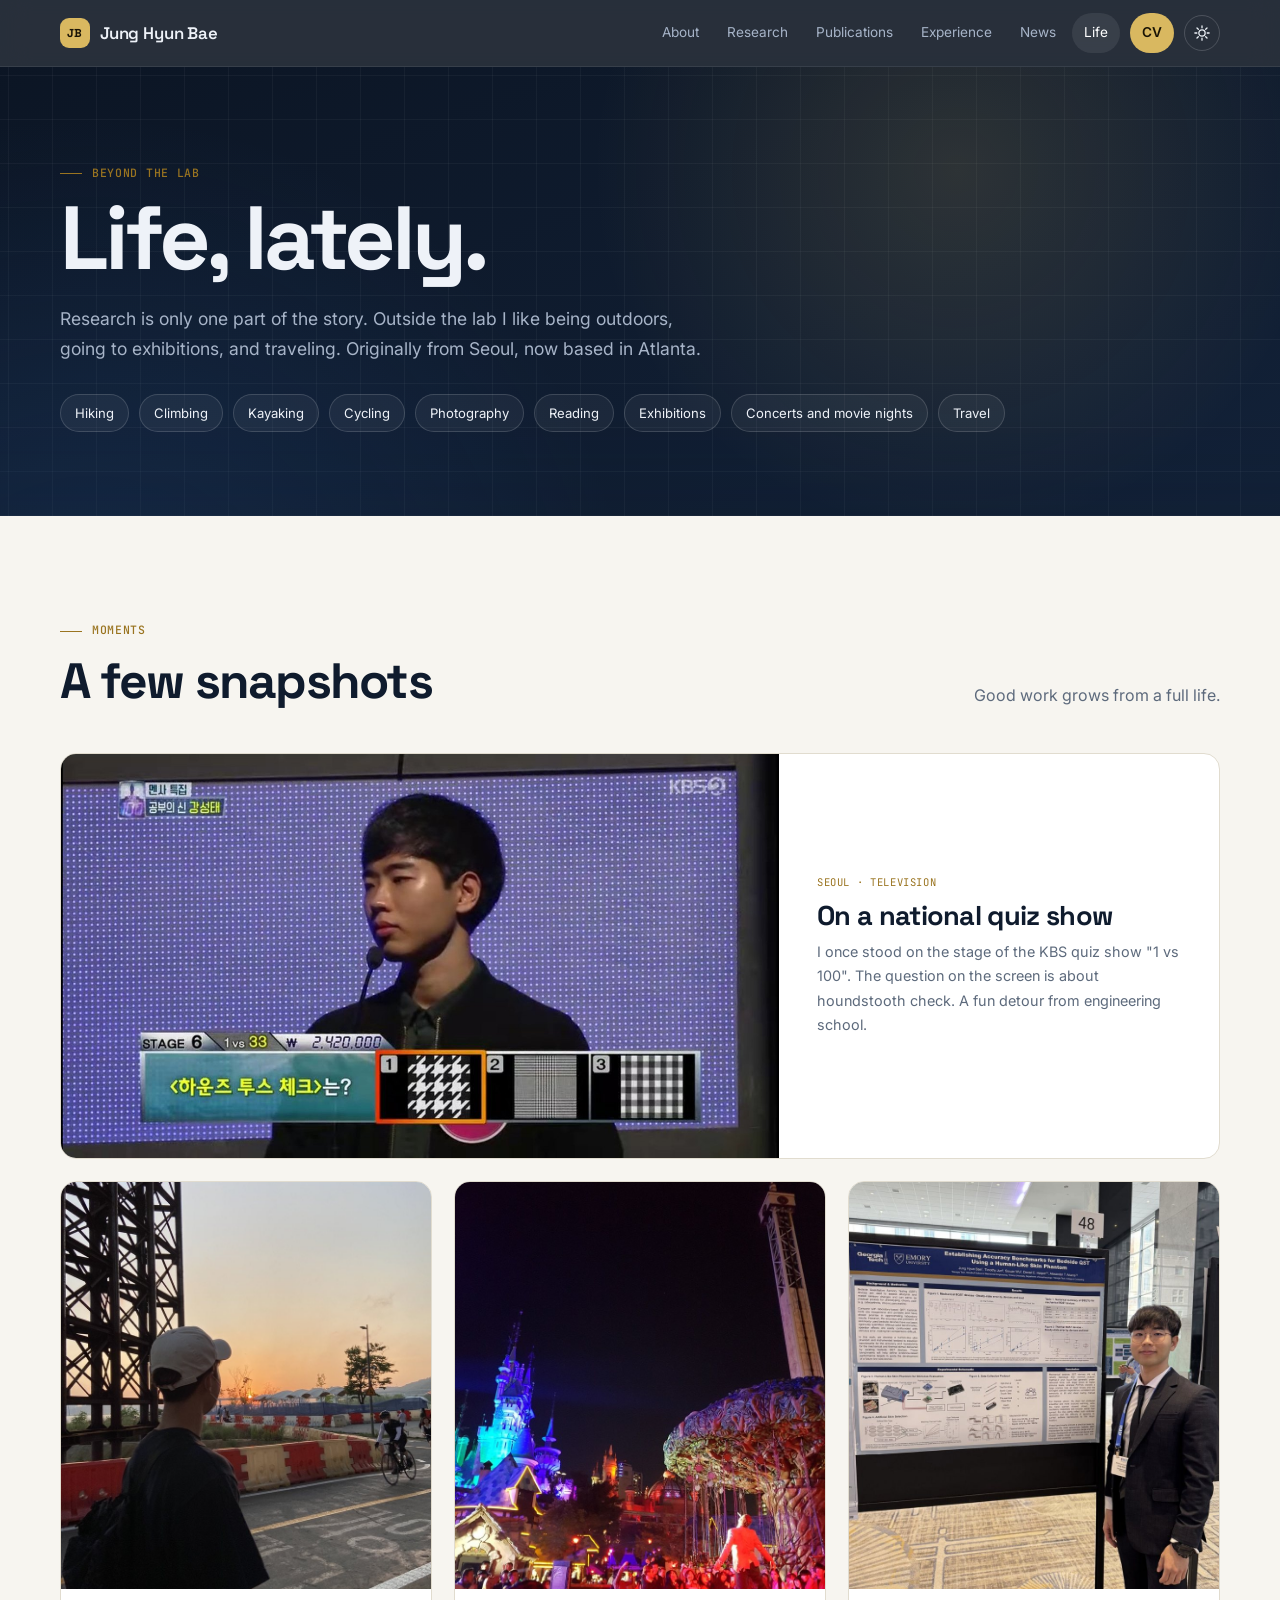
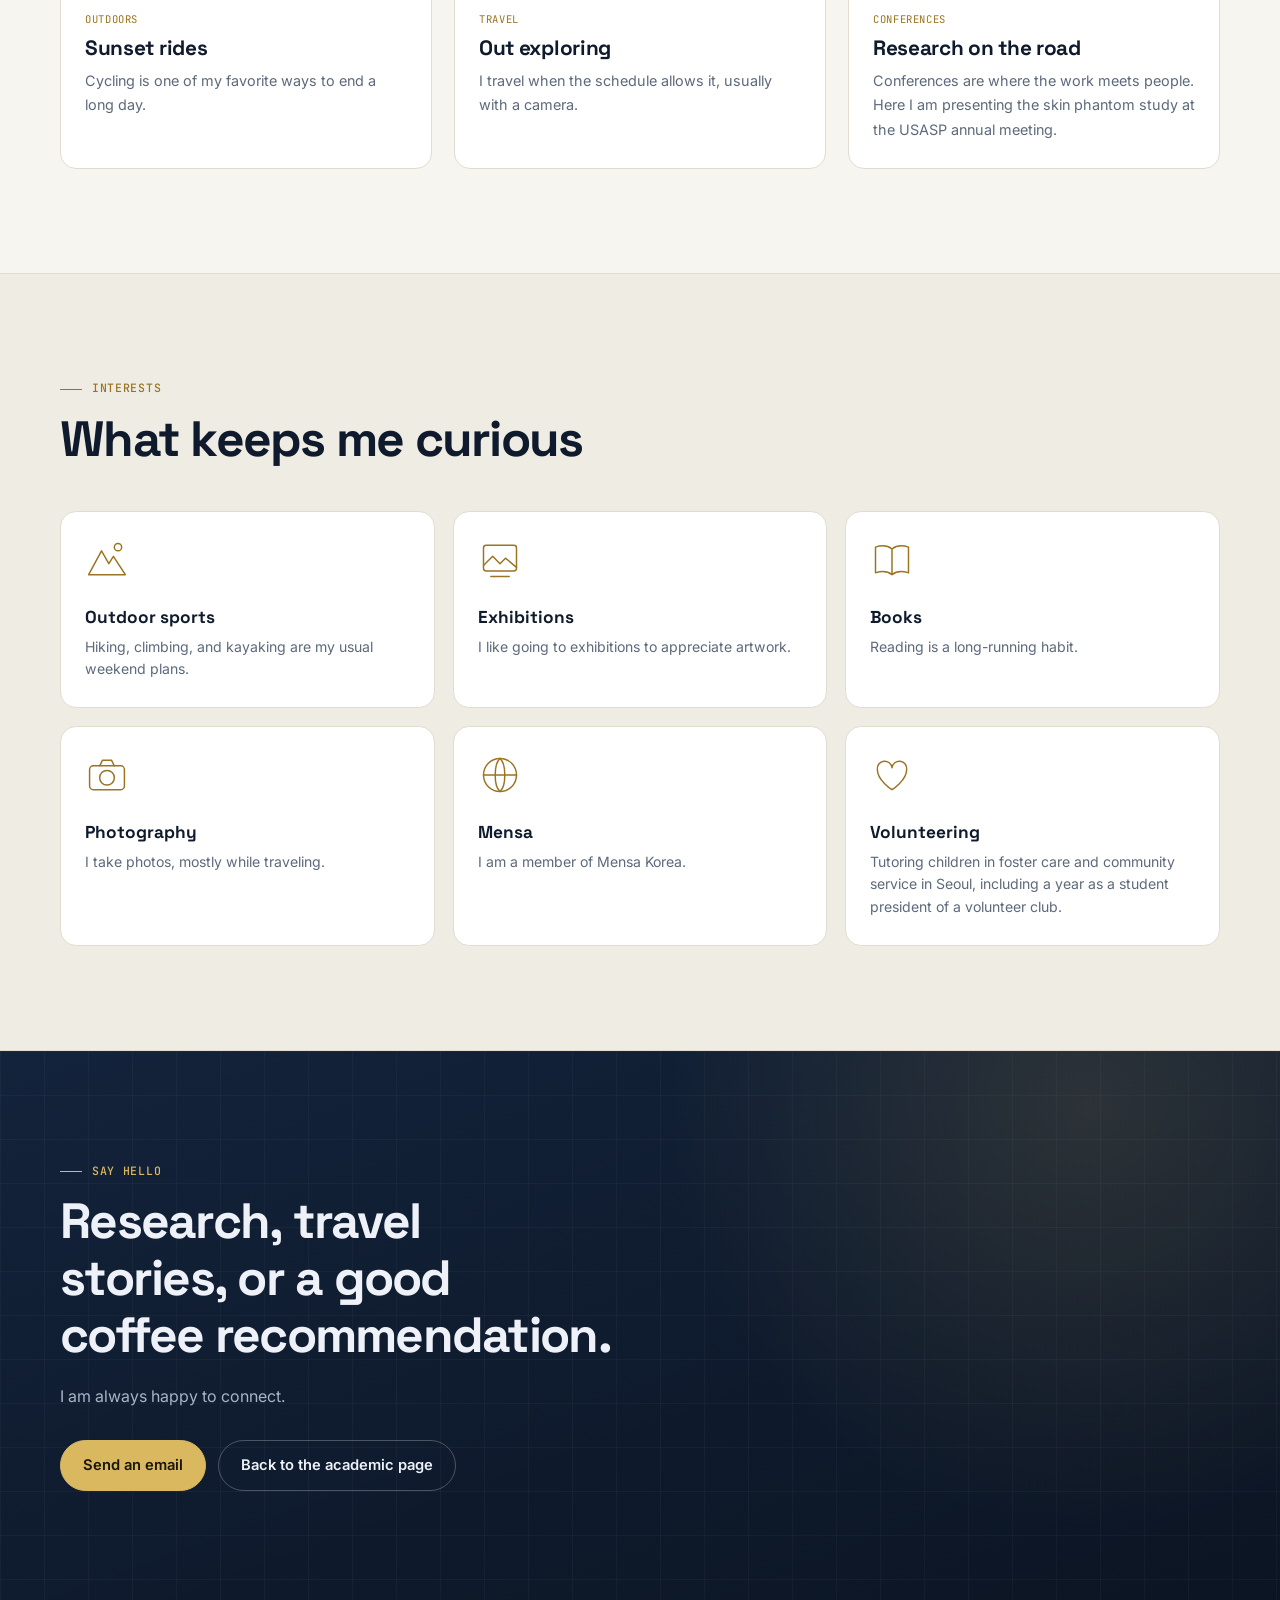
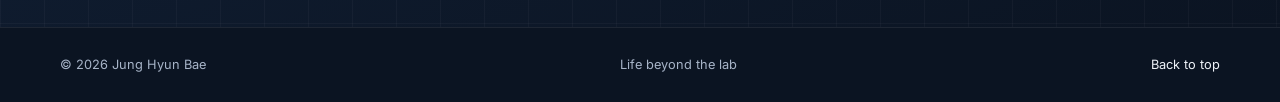
==== commit 293dd3bb: "Use the name Jung Hyun Bae across the site and the CV Co-Authored-By: Claude Fable 5.2 <noreply@anth" ====
--- a/life.html
+++ b/life.html
@@ -5,23 +5,23 @@
   <meta charset="utf-8">
   <meta name="viewport" content="width=device-width, initial-scale=1">
   <meta name="description"
-    content="Life beyond the lab: cycling, hiking, travel, books, and a few stories from Junghyun Bae.">
+    content="Life beyond the lab: cycling, hiking, travel, books, and a few stories from Jung Hyun Bae.">
   <meta name="theme-color" content="#0b1422">
-  <title>Life | Junghyun Bae</title>
+  <title>Life | Jung Hyun Bae</title>
   <link rel="icon" href="assets/images/favicon.svg" type="image/svg+xml">
   <link rel="preconnect" href="https://fonts.googleapis.com">
   <link rel="preconnect" href="https://fonts.gstatic.com" crossorigin>
   <link
     href="https://fonts.googleapis.com/css2?family=Inter:wght@400;500;600;700&family=JetBrains+Mono:wght@400;500&family=Space+Grotesk:wght@500;600;700&display=swap"
     rel="stylesheet">
-  <link rel="stylesheet" href="styles.css?v=20">
+  <link rel="stylesheet" href="styles.css?v=22">
   <script>
     try {
       var t = localStorage.getItem('theme');
       if (t === 'light' || t === 'dark') document.documentElement.setAttribute('data-theme', t);
     } catch (e) { }
   </script>
-  <script src="script.js?v=20" defer></script>
+  <script src="script.js?v=22" defer></script>
 </head>
 
 <body>
@@ -30,7 +30,7 @@
 
   <header class="site-header" id="top">
     <nav class="shell nav" aria-label="Main navigation">
-      <a class="brand" href="index.html"><span class="brand-mark" aria-hidden="true">JB</span>Junghyun Bae</a>
+      <a class="brand" href="index.html"><span class="brand-mark" aria-hidden="true">JB</span>Jung Hyun Bae</a>
       <button class="menu-button" type="button" aria-expanded="false" aria-controls="nav-links">Menu</button>
       <div class="nav-links" id="nav-links">
         <a href="index.html#about">About</a>
@@ -39,7 +39,7 @@
         <a href="index.html#experience">Experience</a>
         <a href="index.html#news">News</a>
         <a class="active-page" href="life.html" aria-current="page">Life</a>
-        <a class="nav-cv" href="assets/documents/junghyun-bae-cv.pdf">CV</a>
+        <a class="nav-cv" href="assets/documents/jung-hyun-bae-cv.pdf">CV</a>
         <button class="theme-toggle" type="button" aria-label="Switch between light and dark theme">
           <svg class="icon-sun" viewBox="0 0 24 24" aria-hidden="true"><circle cx="12" cy="12" r="4.2"/><path d="M12 2.5v2.6M12 18.9v2.6M2.5 12h2.6M18.9 12h2.6M5.3 5.3l1.8 1.8M16.9 16.9l1.8 1.8M5.3 18.7l1.8-1.8M16.9 7.1l1.8-1.8"/></svg>
           <svg class="icon-moon" viewBox="0 0 24 24" aria-hidden="true"><path d="M20 14.2A8.2 8.2 0 0 1 9.8 4a8.2 8.2 0 1 0 10.2 10.2z"/></svg>
@@ -73,7 +73,7 @@
       </div>
       <div class="story-grid">
         <article class="story full reveal">
-          <div class="story-photo"><img loading="lazy" src="assets/images/life-quiz-show.jpg" alt="Junghyun Bae as a contestant on a television quiz show"></div>
+          <div class="story-photo"><img loading="lazy" src="assets/images/life-quiz-show.jpg" alt="Jung Hyun Bae as a contestant on a television quiz show"></div>
           <div class="story-copy">
             <p class="meta">Seoul · Television</p>
             <h2>On a national quiz show</h2>
@@ -98,7 +98,7 @@
           </div>
         </article>
         <article class="story reveal">
-          <div class="story-photo"><img loading="lazy" src="assets/images/bqst-poster.jpg" alt="Junghyun Bae next to a research poster at a conference" style="object-position:78% 50%"></div>
+          <div class="story-photo"><img loading="lazy" src="assets/images/bqst-poster.jpg" alt="Jung Hyun Bae next to a research poster at a conference" style="object-position:78% 50%"></div>
           <div class="story-copy">
             <p class="meta">Conferences</p>
             <h2>Research on the road</h2>
@@ -168,7 +168,7 @@
 
   <footer>
     <div class="shell footer-inner">
-      <p>© <span id="year">2026</span> Junghyun Bae</p>
+      <p>© <span id="year">2026</span> Jung Hyun Bae</p>
       <p>Life beyond the lab</p>
       <a href="#top">Back to top</a>
     </div>
--- a/styles.css
+++ b/styles.css
@@ -1,4 +1,4 @@
-/* Junghyun Bae, academic site. No build step: plain CSS. */
+/* Jung Hyun Bae, academic site. No build step: plain CSS. */
 
 :root {
   --bg: #f7f5f0;
@@ -92,7 +92,7 @@
 .skip-link { position: fixed; z-index: 200; top: 10px; left: 10px; padding: 8px 14px; background: var(--surface); color: var(--ink); border-radius: 8px; transform: translateY(-200%); }
 .skip-link:focus { transform: none; }
 
-.label, .meta, .kind, .pub-venue, .pub-type, .pub-year, .timeline time, .news time, .stat-row dt, .hero-portrait figcaption, .now-foot, .plain.dated time {
+.label, .meta, .kind, .pub-venue, .pub-type, .pub-year, .timeline time, .news time, .stat-row dt, .hero-portrait figcaption, .plain.dated time {
   font-family: var(--mono);
   font-size: .72rem;
   letter-spacing: .06em;
@@ -168,7 +168,7 @@
 .portrait-frame img { position: relative; z-index: 1; width: 100%; aspect-ratio: 1 / 1.08; object-fit: cover; border-radius: 28px; box-shadow: 0 30px 60px -24px #000000b0; }
 .hero-portrait figcaption { display: flex; justify-content: space-between; gap: 12px; margin-top: 34px; color: var(--on-navy-muted); font-size: .66rem; }
 
-.stat-row { display: grid; grid-template-columns: repeat(4, 1fr); margin: 72px 0 0; border-top: 1px solid #ffffff1f; }
+.stat-row { display: grid; grid-template-columns: repeat(3, 1fr); margin: 72px 0 0; border-top: 1px solid #ffffff1f; }
 .stat-row div { display: flex; flex-direction: column-reverse; justify-content: flex-end; gap: 4px; padding: 26px 24px 30px 0; }
 .stat-row div + div { padding-left: 24px; border-left: 1px solid #ffffff1f; }
 .stat-row dt { color: var(--on-navy-muted); font-size: .68rem; }
@@ -192,7 +192,7 @@
 .now-card li { position: relative; padding: 12px 0 12px 20px; border-top: 1px solid var(--line); font-size: .9rem; color: var(--muted); line-height: 1.55; }
 .now-card li::before { content: ""; position: absolute; left: 0; top: 21px; width: 7px; height: 7px; border-radius: 50%; background: var(--accent); }
 .now-card strong { color: var(--ink); font-weight: 600; }
-.now-foot { margin: 16px 0 0; color: var(--muted); font-size: .64rem; }
+
 .focus-grid { display: grid; grid-template-columns: repeat(4, 1fr); gap: 18px; margin-top: 64px; }
 .focus { padding: 26px 24px; border: 1px solid var(--line); border-radius: var(--radius); background: var(--surface); transition: transform .25s ease, box-shadow .25s ease, border-color .25s; }
 .focus:hover { transform: translateY(-4px); box-shadow: var(--shadow); border-color: var(--accent); }
@@ -224,6 +224,8 @@
 
 .tags { display: flex; flex-wrap: wrap; gap: 6px; margin-top: 14px; }
 .tags span { padding: 3px 10px; border: 1px solid var(--line); border-radius: 999px; font-size: .72rem; color: var(--muted); background: var(--surface); }
+
+.featured-note { margin: -22px 0 36px; color: var(--muted); font-size: .86rem; }
 
 /* Filter + grid */
 .filter-bar { display: flex; flex-wrap: wrap; gap: 8px; margin-bottom: 26px; }
@@ -256,13 +258,15 @@
 .project-body .tags { margin-top: auto; padding-top: 16px; }
 .filter-empty { color: var(--muted); padding: 30px 0; }
 .project-grid { grid-auto-flow: dense; }
-.project.wide { grid-column: span 2; }
-.project.wide .project-open { flex-direction: row; }
-.project.wide .project-media { flex: 0 0 54%; aspect-ratio: auto; min-height: 270px; border-bottom: 0; border-right: 1px solid var(--line); }
-.project.wide .project-body { justify-content: center; padding: 28px 30px; }
-.project.wide .project-body h3 { font-size: 1.42rem; letter-spacing: -.02em; }
-.project.wide .project-body > p:not(.meta) { font-size: .93rem; }
-.project.wide .project-body .tags { margin-top: 0; }
+.project.full { grid-column: 1 / -1; }
+.project.full .project-open { flex-direction: row; }
+.project.full .project-media { flex: 0 0 63%; aspect-ratio: 1400 / 690; border-bottom: 0; border-right: 1px solid var(--line); }
+.project.full .project-media.contain img { padding: 16px 18px; }
+.project.full:hover .project-media img { transform: none; }
+.project.full .project-body { justify-content: center; padding: 28px 30px; }
+.project.full .project-body h3 { font-size: 1.5rem; letter-spacing: -.02em; }
+.project.full .project-body > p:not(.meta) { font-size: .95rem; }
+.project.full .project-body .tags { margin-top: 0; }
 
 /* Dialog */
 .project-dialog { width: min(880px, calc(100% - 28px)); max-height: min(88vh, 900px); padding: 0; border: 1px solid var(--line); border-radius: 22px; background: var(--surface); color: var(--ink); box-shadow: 0 40px 100px -20px #000000a0; overflow: auto; }
@@ -278,9 +282,13 @@
 .dialog-body ul { margin: 0 0 1em; }
 .dialog-body li { position: relative; padding-left: 20px; margin-bottom: 8px; }
 .dialog-body li::before { content: ""; position: absolute; left: 2px; top: .72em; width: 6px; height: 6px; border-radius: 50%; background: var(--accent); }
-.gallery { display: flex; gap: 12px; margin: 0 0 24px; padding-bottom: 6px; overflow-x: auto; scroll-snap-type: x proximity; }
-.gallery img { flex: 0 0 auto; height: 300px; width: auto; max-width: none; border-radius: 12px; border: 1px solid var(--line); background: #fff; scroll-snap-align: start; }
-.gallery img:only-child { margin-inline: auto; max-width: 100%; height: auto; max-height: 380px; }
+.gallery { display: flex; gap: 14px; margin: 0 0 24px; padding-bottom: 8px; overflow-x: auto; scroll-snap-type: x proximity; }
+.gallery figure { flex: 0 0 auto; display: table; margin: 0; scroll-snap-align: start; }
+.gallery img { display: block; height: 290px; width: auto; max-width: none; border-radius: 12px; border: 1px solid var(--line); background: #fff; }
+.gallery figure.lg img { height: 350px; }
+.gallery figcaption { display: table-caption; caption-side: bottom; padding-top: 8px; font-size: .78rem; line-height: 1.45; color: var(--muted); }
+.gallery figure:only-child { margin-inline: auto; }
+.gallery > img { flex: 0 0 auto; }
 .detail-links { margin: 20px 0 0; }
 .detail-links a, .text-link { display: inline-flex; align-items: center; gap: 6px; color: var(--accent-strong); font-weight: 600; font-size: .9rem; text-decoration: none; border-bottom: 1.5px solid color-mix(in srgb, var(--accent) 50%, transparent); }
 .detail-links a::after, .text-link::after { content: "↗"; font-size: .9em; }
@@ -313,6 +321,8 @@
 .timeline time { display: block; color: var(--accent); font-size: .66rem; margin-bottom: 4px; }
 .timeline h4 { font-size: 1.02rem; font-weight: 600; line-height: 1.35; margin-bottom: 4px; }
 .timeline p { margin: 0; font-size: .88rem; color: var(--muted); line-height: 1.55; }
+.timeline a { color: inherit; text-decoration: underline; text-decoration-color: var(--accent); text-decoration-thickness: 1.5px; text-underline-offset: 3px; }
+.timeline a:hover { color: var(--accent-strong); }
 .extras { display: grid; grid-template-columns: 1.15fr .85fr 1fr; gap: 22px; margin-top: 64px; }
 .extra { padding: 28px; border: 1px solid var(--line); border-radius: var(--radius); background: var(--surface); }
 .extra h3 { font-size: 1.1rem; margin-bottom: 16px; }
@@ -411,10 +421,10 @@
   .hero { padding-top: 54px; }
   .hero-grid { grid-template-columns: 1fr; gap: 46px; }
   .hero-portrait { justify-self: start; width: min(78%, 300px); order: -1; }
-  .stat-row { grid-template-columns: 1fr 1fr; margin-top: 54px; }
-  .stat-row div { padding: 20px 16px 22px 0; }
-  .stat-row div:nth-child(3) { padding-left: 0; border-left: 0; }
-  .stat-row div:nth-child(n+3) { border-top: 1px solid #ffffff1f; }
+  .stat-row { margin-top: 54px; }
+  .stat-row div { padding: 20px 12px 22px 0; }
+  .stat-row div + div { padding-left: 14px; }
+
   .section { padding: 76px 0; }
   .section-heading { flex-direction: column; align-items: start; gap: 14px; }
   .featured, .exp-grid { grid-template-columns: 1fr; }
@@ -425,7 +435,14 @@
   .contact { padding: 80px 0; }
   .dialog-inner { padding: 28px 22px 30px; }
   .dialog-close { margin: -12px -8px 0 12px; }
-  .gallery img { height: 220px; }
+  .gallery img { height: 210px; }
+  .gallery figure.lg img { height: 230px; }
+  .project.full .project-open { flex-direction: column; }
+  .project.full .project-media { flex: none; border-right: 0; border-bottom: 1px solid var(--line); }
+  .project.full .project-media.contain img { padding: 10px; }
+  .project.full .project-body { padding: 20px 22px 24px; }
+  .project.full .project-body h3 { font-size: 1.2rem; }
+  .project.full .project-body .tags { margin-top: auto; }
   .story.full { flex-direction: column; }
   .story.full .story-photo { flex: none; }
   .story.full .story-copy { align-self: stretch; padding: 22px 24px 26px; }
@@ -436,12 +453,6 @@
   .project-grid, .focus-grid, .extras, .interest-grid { grid-template-columns: 1fr; }
   .story, .story.wide, .story.half { grid-column: 1 / -1; }
   .story.wide .story-photo, .story.half .story-photo { aspect-ratio: 4 / 3.4; }
-  .project.wide { grid-column: auto; }
-  .project.wide .project-open { flex-direction: column; }
-  .project.wide .project-media { flex: none; aspect-ratio: 16 / 10; min-height: 0; border-right: 0; border-bottom: 1px solid var(--line); }
-  .project.wide .project-body { padding: 20px 22px 24px; }
-  .project.wide .project-body h3 { font-size: 1.14rem; }
-  .project.wide .project-body .tags { margin-top: auto; }
   .news { grid-template-columns: 1fr; gap: 6px; }
   .hero-portrait figcaption { flex-direction: column; gap: 2px; }
   .feature-copy { padding: 22px 20px 24px; }
